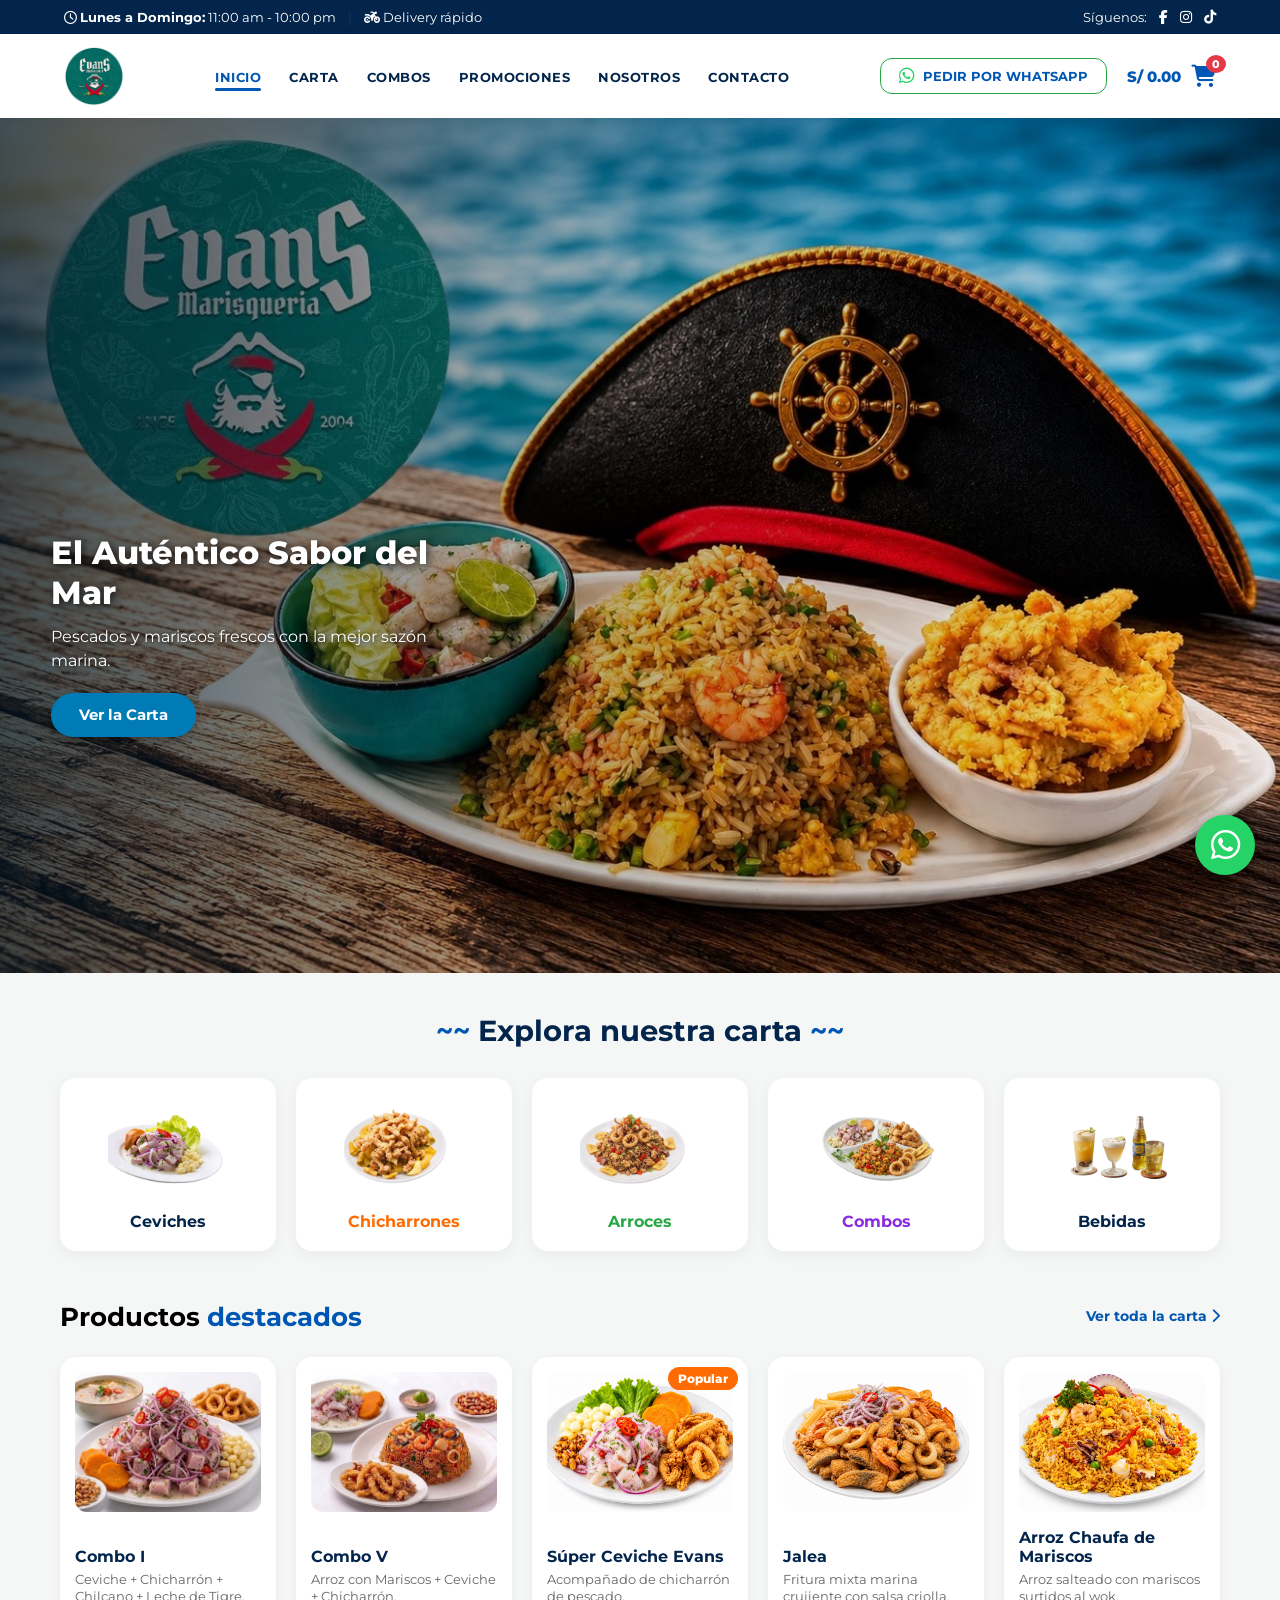
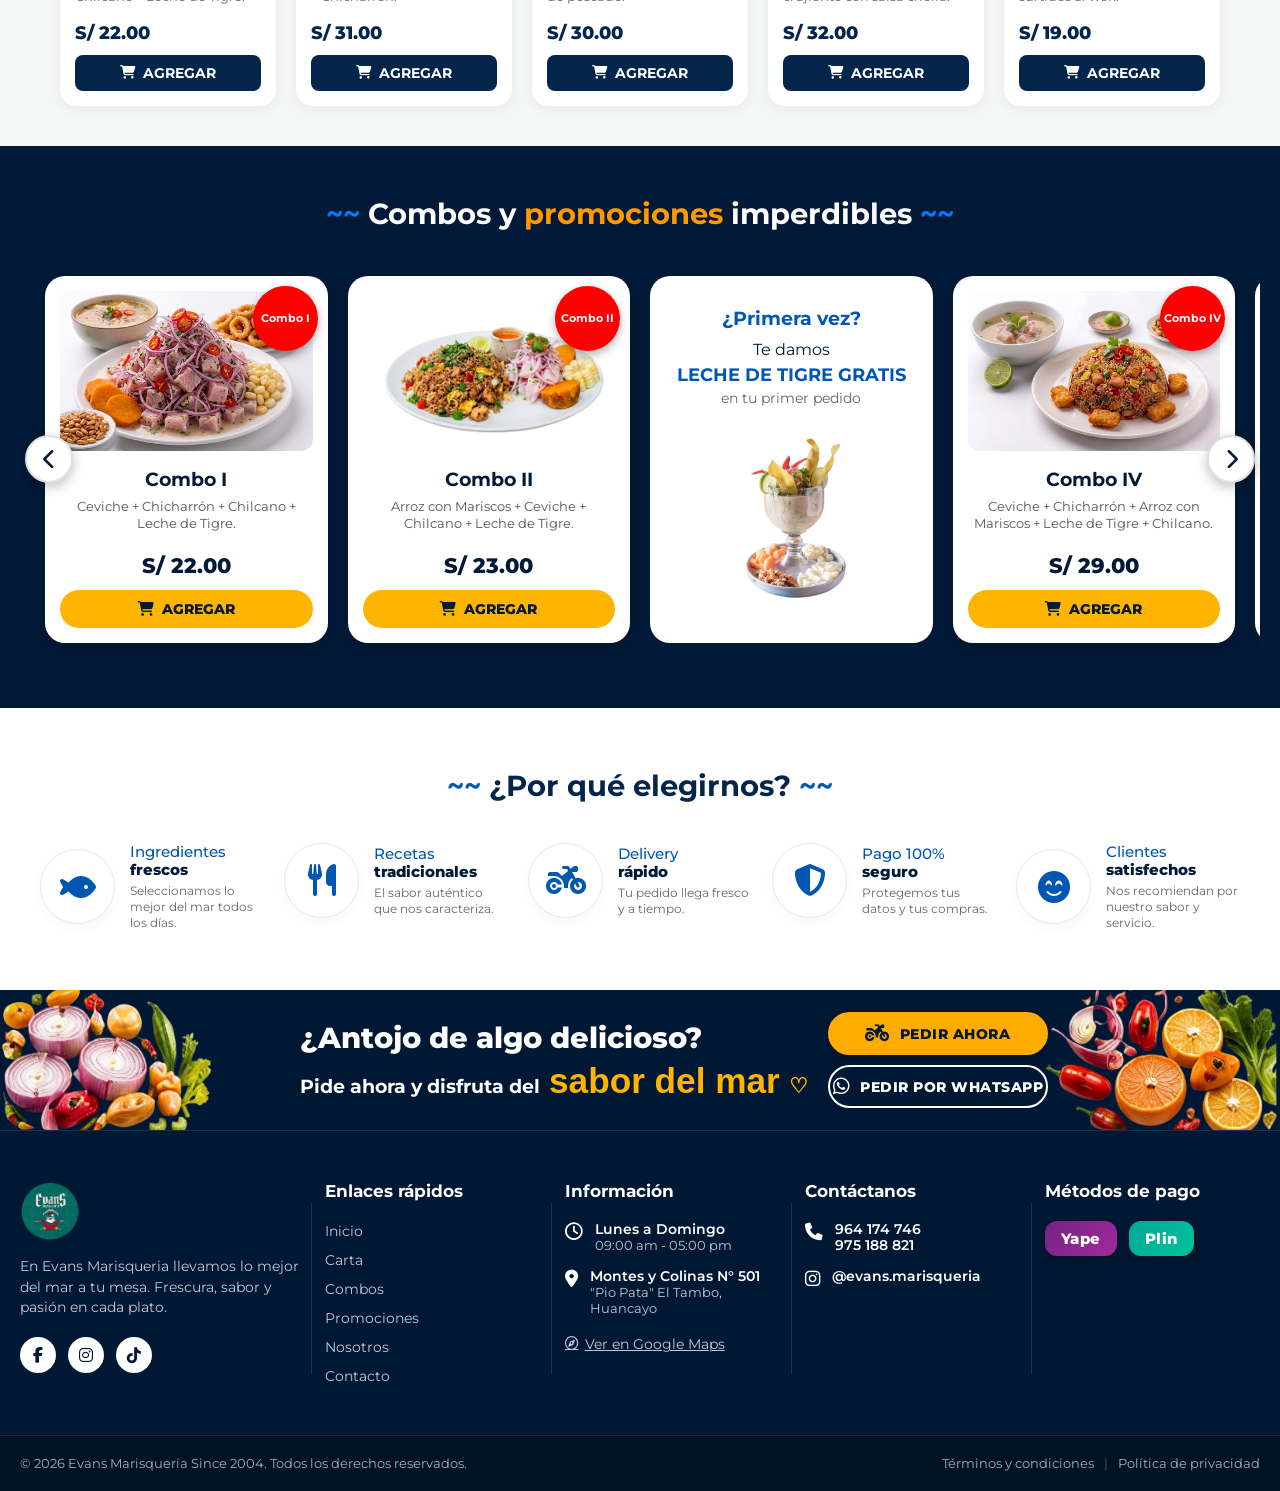
==== index.html @ 308dd159 "Add files via upload" ====
<!doctype html>
<html lang="es">
  <head>
    <meta charset="UTF-8" />
    <meta name="viewport" content="width=device-width, initial-scale=1.0" />
    <title>Cevichería Del Mar - Responsive</title>

    <!-- Vinculación de Iconos (FontAwesome) -->
    <link
      rel="stylesheet"
      href="https://cdnjs.cloudflare.com/ajax/libs/font-awesome/6.4.0/css/all.min.css"
    />

    <!-- Vinculación de Tipografía (Montserrat) -->
    <link rel="preconnect" href="https://fonts.googleapis.com" />
    <link rel="preconnect" href="https://fonts.gstatic.com" crossorigin />
    <link
      href="https://fonts.googleapis.com/css2?family=Montserrat:wght@400;600;700;800&display=swap"
      rel="stylesheet"
    />

    <!-- Hoja de Estilos Personalizada -->
    <link rel="stylesheet" href="styles.css" />
  </head>
  <body>
    <!-- ENCABEZADO PRINCIPAL -->
    <header class="site-header">
      <!-- 1. Barra Superior (Top Bar) -->
      <div class="top-bar">
        <div class="top-bar-left">
          <span
            ><i class="fa-regular fa-clock"></i>
            <strong>Lunes a Domingo:</strong> 11:00 am - 10:00 pm</span
          >
          <span class="separator">|</span>
          <span><i class="fa-solid fa-motorcycle"></i> Delivery rápido</span>
        </div>
        <div class="top-bar-right">
          <span>Síguenos:</span>
          <a href="#" aria-label="Facebook"
            ><i class="fa-brands fa-facebook-f"></i
          ></a>
          <a href="#" aria-label="Instagram"
            ><i class="fa-brands fa-instagram"></i
          ></a>
          <a href="#" aria-label="TikTok"
            ><i class="fa-brands fa-tiktok"></i
          ></a>
        </div>
      </div>

      <!-- 2. Navegación Principal -->
      <nav class="main-nav">
        <!-- Logo -->
        <div class="logo">
          <a href="index.html">
            <!-- Reemplaza con tu logo real o usa texto para probar -->
            <img src="img/logo.png" alt="Cevichería Del Mar" />
          </a>
        </div>

        <!-- BOTÓN HAMBURGUESA (Nuevo - Oculto en PC) -->
        <button class="menu-toggle" id="mobile-menu" aria-label="Abrir menú">
          <span class="bar"></span>
          <span class="bar"></span>
          <span class="bar"></span>
        </button>

        <!-- Menú de Enlaces (Se volverá lateral en móvil) -->
        <ul class="nav-links" id="nav-links">
          <li><a href="#inicio" class="active">INICIO</a></li>
          <li><a href="carta.html">CARTA</a></li>
          <li><a href="#combos">COMBOS</a></li>
          <li><a href="#combos">PROMOCIONES</a></li>
          <li><a href="#nosotros">NOSOTROS</a></li>
          <li><a href="#nosotros">CONTACTO</a></li>
          <!-- Botón de WhatsApp DENTRO del menú móvil -->
          <li class="mobile-only">
            <a
              href="https://wa.me/51964174746"
              class="btn-whatsapp-mobile"
              target="_blank"
              rel="noopener noreferrer"
            >
              <i class="fa-brands fa-whatsapp"></i> PEDIR POR WHATSAPP
            </a>
          </li>
        </ul>

        <!-- Sección de Acciones (Derecha - PC) -->
        <div class="nav-actions">
          <!-- Oculto en móvil muy pequeño si es necesario -->
          <a
            href="https://wa.me/51964174746"
            class="btn-whatsapp hide-mobile"
            target="_blank"
            rel="noopener noreferrer"
          >
            <i class="fa-brands fa-whatsapp"></i> PEDIR POR WHATSAPP
          </a>

          <!-- El carrito casi siempre se mantiene visible -->
          <div class="cart-container" id="cartButton">
            <span class="cart-total hide-mobile" id="headerCartTotal"
              >S/ 0.00</span
            >
            <div class="cart-icon">
              <i class="fa-solid fa-cart-shopping"></i>
              <span class="cart-badge" id="cartCount">0</span>
            </div>
          </div>
        </div>
      </nav>
    </header>
    <!-- SECCIÓN HERO RESPONSIVA -->
    <section class="hero-section">
      <!-- Hero Desktop / Tablet (Imagen horizontal) -->
      <div class="hero-banner hero-desktop">
        <img
          src="img/hero_computadora.jpeg"
          alt="Evans Marisquería - Especialidades Marinas"
        />
        <div class="hero-overlay">
          <div class="hero-content">
            <h1>El Auténtico Sabor del Mar</h1>
            <p>Pescados y mariscos frescos con la mejor sazón marina.</p>
            <a href="carta.html" class="btn-hero">Ver la Carta</a>
          </div>
        </div>
      </div>

      <!-- Hero Mobile (Imagen vertical) -->
      <div class="hero-banner hero-mobile">
        <img
          src="img/hero_movil.jpeg"
          alt="Evans Marisquería - Especialidades Marinas"
        />
        <div class="hero-overlay">
          <div class="hero-content">
            <h1>Sabor Marino Fresco</h1>
            <p>Realiza tu pedido directo por WhatsApp.</p>
            <a
              href="https://wa.me/51964174746"
              class="btn-hero-wa"
              target="_blank"
              rel="noopener noreferrer"
            >
              <i class="fa-brands fa-whatsapp"></i> Pedir Ahora
            </a>
          </div>
        </div>
      </div>
    </section>
    <!-- Capa de superposición (overlay) para cerrar el menú al hacer clic fuera -->
    <div class="menu-overlay" id="menu-overlay"></div>

    <main class="container">
      <!-- SECCIÓN 1: EXPLORA NUESTRA CARTA -->
      <section class="menu-categories">
        <div class="section-title">
          <h2>
            <span class="wave">~~</span> Explora <strong>nuestra carta</strong>
            <span class="wave">~~</span>
          </h2>
        </div>

        <div class="categories-grid">
          <div class="category-card">
            <img src="img/ceviche.png" alt="Ceviches" />
            <h3>Ceviches</h3>
          </div>
          <div class="category-card">
            <img src="img/chicharrones.png" alt="Chicharrones" />
            <h3 class="highlight-orange">Chicharrones</h3>
          </div>
          <div class="category-card">
            <img src="img/arroces.png" alt="Arroces" />
            <h3 class="highlight-green">Arroces</h3>
          </div>
          <div class="category-card">
            <img src="img/combos.png" alt="Combos" />
            <h3 class="highlight-purple">Combos</h3>
          </div>
          <div class="category-card">
            <img src="img/bebidas.png" alt="Bebidas" />
            <h3>Bebidas</h3>
          </div>
        </div>
      </section>

      <!-- SECCIÓN 2: PRODUCTOS DESTACADOS -->
      <section class="featured-products">
        <div class="section-header">
          <h2>Productos <strong>destacados</strong></h2>
          <a href="carta.html" class="view-all"
            >Ver toda la carta <i class="fa-solid fa-chevron-right"></i
          ></a>
        </div>

        <div class="products-grid">
          <!-- COMBO 1: Combo I -->
          <article class="product-card" data-category="combos">
            <div class="product-img">
              <img src="img/combo_1.jpeg" alt="Combo I" />
            </div>
            <div class="product-info">
              <h4>Combo I</h4>
              <p>Ceviche + Chicharrón + Chilcano + Leche de Tigre.</p>
              <span class="price">S/ 22.00</span>
              <button
                class="btn-add-cart"
                data-id="c1"
                data-name="Combo I"
                data-price="22.00"
                data-image="img/combo_1.jpeg"
              >
                <i class="fa-solid fa-cart-shopping"></i> AGREGAR
              </button>
            </div>
          </article>

          <!-- COMBO 2: Combo V -->
          <article class="product-card" data-category="combos">
            <div class="product-img">
              <img src="img/combo_5.jpeg" alt="Combo V" />
            </div>
            <div class="product-info">
              <h4>Combo V</h4>
              <p>Arroz con Mariscos + Ceviche + Chicharrón.</p>
              <span class="price">S/ 31.00</span>
              <button
                class="btn-add-cart"
                data-id="c5"
                data-name="Combo V"
                data-price="31.00"
                data-image="img/combo_5.jpeg"
              >
                <i class="fa-solid fa-cart-shopping"></i> AGREGAR
              </button>
            </div>
          </article>

          <!-- ESPECIALIDAD: Súper Ceviche Evans -->
          <article class="product-card" data-category="especialidades">
            <span class="badge badge-popular">Popular</span>
            <div class="product-img">
              <img
                src="img/super_ceviche_evans.jpeg"
                alt="Súper Ceviche Evans"
              />
            </div>
            <div class="product-info">
              <h4>Súper Ceviche Evans</h4>
              <p>Acompañado de chicharrón de pescado.</p>
              <span class="price">S/ 30.00</span>
              <button
                class="btn-add-cart"
                data-id="e1"
                data-name="Súper Ceviche Evans"
                data-price="30.00"
                data-image="img/super_ceviche_evans.jpeg"
              >
                <i class="fa-solid fa-cart-shopping"></i> AGREGAR
              </button>
            </div>
          </article>

          <!-- FRITURA: Jalea -->
          <article class="product-card" data-category="sopas">
            <div class="product-img">
              <img src="img/jalea.jpeg" alt="Jalea" />
            </div>
            <div class="product-info">
              <h4>Jalea</h4>
              <p>Fritura mixta marina crujiente con salsa criolla.</p>
              <span class="price">S/ 32.00</span>
              <button
                class="btn-add-cart"
                data-id="s4"
                data-name="Jalea"
                data-price="32.00"
                data-image="img/jalea.jpeg"
              >
                <i class="fa-solid fa-cart-shopping"></i> AGREGAR
              </button>
            </div>
          </article>

          <!-- ARROZ: Arroz Chaufa de Mariscos -->
          <article class="product-card" data-category="arroces">
            <div class="product-img">
              <img
                src="img/chaufa_de_mariscos.jpeg"
                alt="Arroz Chaufa de Mariscos"
              />
            </div>
            <div class="product-info">
              <h4>Arroz Chaufa de Mariscos</h4>
              <p>Arroz salteado con mariscos surtidos al wok.</p>
              <span class="price">S/ 19.00</span>
              <button
                class="btn-add-cart"
                data-id="a3"
                data-name="Arroz Chaufa de Mariscos"
                data-price="19.00"
                data-image="img/chaufa_de_mariscos.jpeg"
              >
                <i class="fa-solid fa-cart-shopping"></i> AGREGAR
              </button>
            </div>
          </article>
        </div>
      </section>
    </main>
    <!-- Combos -->
    <!-- SECCIÓN: COMBOS Y PROMOCIONES IMPERDIBLES -->
    <section class="combos-section" id="combos">
      <div class="combos-container">
        <!-- Encabezado con olas -->
        <div class="combos-title">
          <h2>
            <span class="wave">~~</span> Combos y
            <strong>promociones</strong> imperdibles
            <span class="wave">~~</span>
          </h2>
        </div>

        <!-- Wrapper principal del slider con botones -->
        <div class="slider-wrapper">
          <button
            class="slider-btn prev-btn"
            id="prevBtn"
            aria-label="Anterior"
          >
            <i class="fa-solid fa-chevron-left"></i>
          </button>

          <!-- Track deslizable con los combos reales y la tarjeta promocional -->
          <div class="slider-track" id="sliderTrack">
            <!-- Combo 1: Combo I -->
            <article class="combo-card">
              <span class="badge-saving">Combo I</span>
              <div class="combo-img">
                <img src="img/combo_1.jpeg" alt="Combo I" />
              </div>
              <div class="combo-info">
                <h3>Combo I</h3>
                <p>Ceviche + Chicharrón + Chilcano + Leche de Tigre.</p>
                <span class="combo-price">S/ 22.00</span>
                <button
                  class="btn-order btn-add-cart"
                  data-id="c1"
                  data-name="Combo I"
                  data-price="22.00"
                  data-image="img/combo_1.jpeg"
                >
                  <i class="fa-solid fa-cart-shopping"></i> AGREGAR
                </button>
              </div>
            </article>

            <!-- Combo 2: Combo II -->
            <article class="combo-card">
              <span class="badge-saving">Combo II</span>
              <div class="combo-img">
                <img src="img/combo_2.png" alt="Combo II" />
              </div>
              <div class="combo-info">
                <h3>Combo II</h3>
                <p>Arroz con Mariscos + Ceviche + Chilcano + Leche de Tigre.</p>
                <span class="combo-price">S/ 23.00</span>
                <button
                  class="btn-order btn-add-cart"
                  data-id="c2"
                  data-name="Combo II"
                  data-price="23.00"
                  data-image="img/combo_2.png"
                >
                  <i class="fa-solid fa-cart-shopping"></i> AGREGAR
                </button>
              </div>
            </article>

            <!-- Card 4: Promoción Leche de Tigre -->
            <article class="promo-banner-card">
              <div class="promo-content">
                <h4>¿Primera vez?</h4>
                <p class="promo-highlight">
                  Te damos <strong>LECHE DE TIGRE GRATIS</strong>
                </p>
                <p class="promo-sub">en tu primer pedido</p>
                <div class="promo-img">
                  <img
                    src="img/leche_tigre_promo.png"
                    alt="Leche de Tigre Gratis"
                  />
                </div>
              </div>
            </article>

            <!-- Combo 4: Combo IV -->
            <article class="combo-card">
              <span class="badge-saving">Combo IV</span>
              <div class="combo-img">
                <img src="img/combo_4.jpeg" alt="Combo IV" />
              </div>
              <div class="combo-info">
                <h3>Combo IV</h3>
                <p>
                  Ceviche + Chicharrón + Arroz con Mariscos + Leche de Tigre +
                  Chilcano.
                </p>
                <span class="combo-price">S/ 29.00</span>
                <button
                  class="btn-order btn-add-cart"
                  data-id="c4"
                  data-name="Combo IV"
                  data-price="29.00"
                  data-image="img/combo_4.jpeg"
                >
                  <i class="fa-solid fa-cart-shopping"></i> AGREGAR
                </button>
              </div>
            </article>

            <!-- Combo 5: Combo V -->
            <article class="combo-card">
              <span class="badge-saving">Combo V</span>
              <div class="combo-img">
                <img src="img/combo_5.jpeg" alt="Combo V" />
              </div>
              <div class="combo-info">
                <h3>Combo V</h3>
                <p>Arroz con Mariscos + Ceviche + Chicharrón.</p>
                <span class="combo-price">S/ 31.00</span>
                <button
                  class="btn-order btn-add-cart"
                  data-id="c5"
                  data-name="Combo V"
                  data-price="31.00"
                  data-image="img/combo_5.jpeg"
                >
                  <i class="fa-solid fa-cart-shopping"></i> AGREGAR
                </button>
              </div>
            </article>

            <!-- Combo 6: Combo VI -->
            <article class="combo-card">
              <span class="badge-saving">Combo VI</span>
              <div class="combo-img">
                <img src="img/combo_6.jpeg" alt="Combo VI" />
              </div>
              <div class="combo-info">
                <h3>Combo VI</h3>
                <p>Chaufa de Mariscos + Ceviche + Chicharrón.</p>
                <span class="combo-price">S/ 31.00</span>
                <button
                  class="btn-order btn-add-cart"
                  data-id="c6"
                  data-name="Combo VI"
                  data-price="31.00"
                  data-image="img/combo_6.jpeg"
                >
                  <i class="fa-solid fa-cart-shopping"></i> AGREGAR
                </button>
              </div>
            </article>

            <!-- Combo 7 -->
            <article class="combo-card">
              <span class="badge-saving">Combo VII</span>
              <div class="combo-img">
                <img src="img/combo_7.jpeg" alt="Combo VII" />
              </div>
              <div class="combo-info">
                <h3>Combo VII</h3>
                <p>Arroz Chaufa con Mariscos + Ceviche + Chicharrón.</p>
                <span class="combo-price">S/ 36.00</span>
                <button
                  class="btn-order btn-add-cart"
                  data-id="c7"
                  data-name="Combo VII"
                  data-price="36.00"
                  data-image="img/combo_7.jpeg"
                >
                  <i class="fa-solid fa-cart-shopping"></i> AGREGAR
                </button>
              </div>
            </article>
          </div>

          <button
            class="slider-btn next-btn"
            id="nextBtn"
            aria-label="Siguiente"
          >
            <i class="fa-solid fa-chevron-right"></i>
          </button>
        </div>
      </div>
    </section>
    <!-- SECCIÓN: ¿POR QUÉ ELEGIRNOS? -->
    <section class="features-section">
      <div class="features-container">
        <div class="section-title">
          <h2>
            <span class="wave">~~</span> ¿Por qué <strong>elegirnos?</strong>
            <span class="wave">~~</span>
          </h2>
        </div>

        <div class="features-grid">
          <!-- Ítem 1 -->
          <div class="feature-item">
            <div class="feature-icon">
              <i class="fa-solid fa-fish"></i>
            </div>
            <div class="feature-text">
              <h3>Ingredientes <strong>frescos</strong></h3>
              <p>Seleccionamos lo mejor del mar todos los días.</p>
            </div>
          </div>

          <!-- Ítem 2 -->
          <div class="feature-item">
            <div class="feature-icon">
              <i class="fa-solid fa-utensils"></i>
            </div>
            <div class="feature-text">
              <h3>Recetas <strong>tradicionales</strong></h3>
              <p>El sabor auténtico que nos caracteriza.</p>
            </div>
          </div>

          <!-- Ítem 3 -->
          <div class="feature-item">
            <div class="feature-icon">
              <i class="fa-solid fa-motorcycle"></i>
            </div>
            <div class="feature-text">
              <h3>Delivery <strong>rápido</strong></h3>
              <p>Tu pedido llega fresco y a tiempo.</p>
            </div>
          </div>

          <!-- Ítem 4 -->
          <div class="feature-item">
            <div class="feature-icon">
              <i class="fa-solid fa-shield-halved"></i>
            </div>
            <div class="feature-text">
              <h3>Pago 100% <strong>seguro</strong></h3>
              <p>Protegemos tus datos y tus compras.</p>
            </div>
          </div>

          <!-- Ítem 5 -->
          <div class="feature-item">
            <div class="feature-icon">
              <i class="fa-solid fa-face-smile-beam"></i>
            </div>
            <div class="feature-text">
              <h3>Clientes <strong>satisfechos</strong></h3>
              <p>Nos recomiendan por nuestro sabor y servicio.</p>
            </div>
          </div>
        </div>
      </div>
    </section>
    <!-- SECCIÓN: BANNER DE LLAMADA A LA ACCIÓN (CTA) -->
    <section class="cta-banner">
      <!-- Imagen decorativa izquierda (cebollas, ajíes, limones) -->
      <div class="cta-decor left-decor">
        <img src="img/ingredientes_1.png" alt="Ingredientes frescos" />
      </div>

      <div class="cta-container">
        <!-- Textos del banner -->
        <div class="cta-text">
          <h2>¿Antojo de algo delicioso?</h2>
          <p>
            Pide ahora y disfruta del
            <span class="cursive-text">sabor del mar</span>
            <span class="heart-icon">♡</span>
          </p>
        </div>

        <!-- Acciones/Botones -->
        <div class="cta-buttons">
          <a href="#menu" class="btn-primary-cta">
            <i class="fa-solid fa-motorcycle"></i> PEDIR AHORA
          </a>
          <a
            href="https://wa.me/51964174746"
            target="_blank"
            rel="noopener noreferrer"
            class="btn-whatsapp-cta"
          >
            <i class="fa-brands fa-whatsapp"></i> PEDIR POR WHATSAPP
          </a>
        </div>
      </div>

      <!-- Imagen decorativa derecha (limones, chiles) -->
      <div class="cta-decor right-decor">
        <img src="img/ingredientes_2.png" alt="Ingredientes marinos" />
      </div>
    </section>
    <!-- PIE DE PÁGINA (FOOTER) -->
    <footer class="main-footer" id="nosotros">
      <div class="footer-container">
        <!-- Columna 1: Logo, Descripción y Redes -->
        <div class="footer-col col-brand">
          <div class="footer-logo">
            <div class="logo">
              <img src="img/logo.png" alt="" />
            </div>
          </div>
          <p class="brand-desc">
            En Evans Marisqueria llevamos lo mejor del mar a tu mesa. Frescura,
            sabor y pasión en cada plato.
          </p>
          <div class="social-links">
            <a href="#" aria-label="Facebook"
              ><i class="fa-brands fa-facebook-f"></i
            ></a>
            <a href="#" aria-label="Instagram"
              ><i class="fa-brands fa-instagram"></i
            ></a>
            <a href="#" aria-label="TikTok"
              ><i class="fa-brands fa-tiktok"></i
            ></a>
          </div>
        </div>

        <!-- Columna 2: Enlaces Rápidos -->
        <div class="footer-col">
          <h3>Enlaces rápidos</h3>
          <ul class="footer-links">
            <li><a href="#inicio">Inicio</a></li>
            <li><a href="#carta">Carta</a></li>
            <li><a href="#combos">Combos</a></li>
            <li><a href="#promociones">Promociones</a></li>
            <li><a href="#nosotros">Nosotros</a></li>
            <li><a href="#contacto">Contacto</a></li>
          </ul>
        </div>

        <!-- Columna 3: Información -->
        <div class="footer-col">
          <h3>Información</h3>
          <div class="info-item">
            <i class="fa-regular fa-clock"></i>
            <div>
              <p>Lunes a Domingo</p>
              <span>09:00 am - 05:00 pm</span>
            </div>
          </div>
          <div class="info-item">
            <i class="fa-solid fa-location-dot"></i>
            <div>
              <p>Montes y Colinas N° 501</p>
              <span>"Pio Pata" El Tambo, Huancayo</span>
            </div>
          </div>
          <a
            href="https://maps.google.com"
            target="_blank"
            rel="noopener noreferrer"
            class="map-link"
          >
            <i class="fa-regular fa-compass"></i> Ver en Google Maps
          </a>
        </div>

        <!-- Columna 4: Contáctanos -->
        <div class="footer-col">
          <h3>Contáctanos</h3>
          <div class="contact-item">
            <i class="fa-solid fa-phone"></i>
            <div>
              <p>964 174 746</p>
              <p>975 188 821</p>
            </div>
          </div>

          <div class="contact-item">
            <i class="fa-brands fa-instagram"></i>
            <p>@evans.marisqueria</p>
          </div>
        </div>

        <!-- Columna 5: Métodos de Pago (Solo Yape y Plin) -->
        <div class="footer-col">
          <h3>Métodos de pago</h3>
          <div class="payment-methods">
            <div class="payment-badge yape">Yape</div>
            <div class="payment-badge plin">Plin</div>
          </div>
        </div>
      </div>

      <!-- Barra Inferior de Derechos de Autor -->
      <div class="footer-bottom">
        <div class="footer-bottom-container">
          <p>
            &copy; 2026 Evans Marisqueria Since 2004. Todos los derechos
            reservados.
          </p>
          <div class="legal-links">
            <a href="#">Términos y condiciones</a>
            <span class="separator">|</span>
            <a href="#">Política de privacidad</a>
          </div>
        </div>
      </div>
    </footer>
    <!-- OVERLAY DE FONDO OSCURO -->
    <div id="cart-overlay" class="cart-overlay"></div>

    <!-- OVERLAY PARA EL CARRITO LATERAL -->
    <div class="cart-overlay" id="cart-overlay"></div>

    <!-- PANEL LATERAL DEL CARRITO (DRAWER) -->
    <aside class="cart-drawer" id="cart-drawer">
      <div class="cart-header">
        <h3>Tu Pedido</h3>
        <button class="close-cart" id="close-cart">&times;</button>
      </div>

      <!-- Lista dinámica de ítems -->
      <div class="cart-items" id="cart-items">
        <p class="cart-empty-msg">Tu carrito está vacío</p>
      </div>

      <!-- Pie del Carrito con BOTÓN CONTINUAR PEDIDO -->
      <div class="cart-footer">
        <div class="cart-total-row">
          <span>Total:</span>
          <strong id="cart-total-price">S/ 0.00</strong>
        </div>
        <div class="cart-actions">
          <button class="btn-clear-cart" id="clear-cart-btn">Vaciar</button>
          <button class="btn-continue-order" id="btnContinueOrder">
            Continuar pedido
          </button>
        </div>
      </div>
    </aside>

    <!-- MODAL COMPLETA TU PEDIDO (CHECKOUT WHATSAPP) -->
    <div class="checkout-overlay" id="checkoutOverlay">
      <div class="checkout-modal">
        <button class="close-checkout" id="closeCheckout">&times;</button>
        <div class="checkout-header">
          <span class="checkout-subtitle">CASI LISTO</span>
          <h2>Completa tu pedido</h2>
          <p>Estos datos se usarán para preparar el mensaje de WhatsApp.</p>
        </div>

        <form id="checkoutForm">
          <div class="form-group">
            <label for="clientName">Nombre</label>
            <input
              type="text"
              id="clientName"
              placeholder="Tu nombre"
              required
            />
          </div>

          <div class="form-group">
            <label for="orderType">¿Cómo recibirás tu pedido?</label>
            <select id="orderType">
              <option value="Delivery">🛵 Delivery</option>
              <option value="Para llevar">🛍️ Para llevar</option>
              <option value="Consumir en el local">
                🍽️ Consumir en el local
              </option>
            </select>
          </div>

          <!-- Campo dinámico de dirección -->
          <div class="form-group" id="addressGroup">
            <label for="clientAddress">Dirección de entrega</label>
            <input type="text" id="clientAddress" placeholder="Dirección" />
          </div>

          <div class="form-group">
            <label for="orderObs">Observaciones</label>
            <textarea
              id="orderObs"
              rows="3"
              placeholder="Ej.: sin cebolla, agregar ají, etc."
            ></textarea>
          </div>

          <div class="checkout-summary">
            <span>Total del pedido</span>
            <strong id="modalTotalPrice">S/ 0.00</strong>
          </div>

          <button type="submit" class="btn-whatsapp-submit">
            <span class="dot-online"></span> Enviar pedido por WhatsApp
          </button>
        </form>
      </div>
    </div>
    <!-- BOTÓN FLOTANTE DE WHATSAPP -->
    <a
      href="https://wa.me/51964174746"
      class="btn-whatsapp-float"
      target="_blank"
      rel="noopener noreferrer"
      aria-label="Chat en WhatsApp"
    >
      <i class="fa-brands fa-whatsapp"></i>
    </a>

    <!-- Vinculación de JavaScript -->
    <script src="script.js"></script>
  </body>
</html>
---- styles.css ----
/* =========================================
   1. Reseteo Global y Tipografía
   ========================================= */
* {
  margin: 0;
  padding: 0;
  box-sizing: border-box;
  font-family: "Montserrat", sans-serif;
}

body {
  background-color: #f4f7f6;
  overflow-x: hidden; /* Evita scroll horizontal al deslizar el menú */
}
/* --- HERO OPTIMIZADO (SIN RECORTES) --- */
.hero-section {
  width: 100%;
  background-color: #0b131a; /* Fondo oscuro elegante para bordes sobrantes */
}

.hero-banner {
  position: relative;
  width: 100%;
  line-height: 0; /* Elimina espacio blanco inferior en imágenes */
}

.hero-banner img {
  width: 100%;
  height: auto; /* Mantiene la proporción original completa */
  max-height: none; /* Elimina el límite de altura para no recortar */
  object-fit: contain; /* Garantiza la imagen completa sin recortes */
  display: block;
}

/* Capa de texto sobrepuesta */
.hero-overlay {
  position: absolute;
  top: 0;
  left: 0;
  width: 100%;
  height: 100%;
  /* Sombra oscura ligera solo en la izquierda para legibilidad del texto */
  background: linear-gradient(
    to right,
    rgba(1, 21, 34, 0.75) 0%,
    rgba(0, 0, 0, 0.3) 40%,
    transparent 100%
  );
  display: flex;
  align-items: center;
  padding: 0 4%;
}
/* --- FIX DE TEXTO TRASLAPADO Y ENCIMADO --- */
.hero-content {
  margin-top: 180px;
  color: #ffffff;
  max-width: 380px;
  z-index: 2;
  display: flex;
  flex-direction: column; /* Alinea los elementos en columna de arriba a abajo */
  align-items: flex-start; /* Alinea todo a la izquierda */
}

.hero-content h1 {
  font-size: 2rem;
  font-weight: 800;
  line-height: 1.25 !important; /* Asigna espacio vertical real al título */
  margin: 0 0 12px 0 !important; /* Separa del párrafo inferior */
  padding: 0;
  display: block;
  text-shadow: 2px 2px 8px rgba(0, 0, 0, 0.8);
}

.hero-content p {
  font-size: 1rem;
  font-weight: 400;
  line-height: 1.5 !important; /* Evita que las líneas del párrafo se junten */
  margin: 0 0 20px 0 !important; /* Separa del botón inferior */
  padding: 0;
  display: block;
  height: auto !important; /* Elimina cualquier límite de altura forzado */
  position: relative;
  text-shadow: 1px 1px 5px rgba(0, 0, 0, 0.8);
}

.btn-hero {
  display: inline-block;
  margin-top: 0;
}

.btn-hero,
.btn-hero-wa {
  display: inline-block;
  padding: 22px 28px;
  border-radius: 30px;
  text-decoration: none;
  font-weight: bold;
  font-size: 0.95rem;
  box-shadow: 0 4px 12px rgba(0, 0, 0, 0.3);
  transition:
    transform 0.2s ease,
    background 0.2s ease;
}

.btn-hero {
  background-color: #007bb5;
  color: #fff;
}

.btn-hero:hover {
  transform: translateY(-2px);
  background-color: #005f8c;
}

.btn-hero-wa {
  background-color: #25d366;
  color: #fff;
}

/* --- CONTROL RESPONSIVO --- */

/* Mostrar Desktop por defecto */
.hero-mobile {
  display: none !important;
}

.hero-desktop {
  display: block;
}

/* Móviles (Máximo 768px) */
@media (max-width: 768px) {
  .hero-desktop {
    display: none !important;
  }

  .hero-mobile {
    display: block !important;
  }

  .hero-overlay {
    background: linear-gradient(
      to top,
      rgba(0, 0, 0, 0.85) 0%,
      rgba(0, 0, 0, 0.2) 60%,
      transparent 100%
    );
    align-items: flex-end;
    padding: 20px;
  }

  .hero-content {
    max-width: 100%;
    text-align: center;
  }

  .hero-content h1 {
    font-size: 1.6rem;
  }

  .hero-content p {
    font-size: 0.95rem;
  }
}
/* Clases de utilidad para visibilidad */
.mobile-only {
  display: none;
} /* Oculto por defecto (en PC) */

/* =========================================
   2. BARRA SUPERIOR (TOP BAR) - Estilos PC
   ========================================= */
.top-bar {
  background-color: #03254c;
  color: #ffffff;
  display: flex;
  justify-content: space-between;
  align-items: center;
  padding: 8px 5%;
  font-size: 13px;
  transition: all 0.3s ease;
}

.top-bar-left,
.top-bar-right {
  display: flex;
  align-items: center;
  gap: 12px;
}

.top-bar .separator {
  opacity: 0.3;
}

.top-bar-right a {
  color: #ffffff;
  text-decoration: none;
  font-size: 14px;
  transition: all 0.2s ease;
}

.top-bar-right a:hover {
  opacity: 0.8;
  transform: translateY(-1px);
}

/* =========================================
   3. NAVEGACIÓN PRINCIPAL (MAIN NAV) - Estilos PC
   ========================================= */
.main-nav {
  background-color: #ffffff;
  display: flex;
  justify-content: space-between;
  align-items: center;
  padding: 12px 5%;
  box-shadow: 0 4px 12px rgba(0, 0, 0, 0.05);
  position: sticky;
  top: 0;
  z-index: 1000;
  transition: all 0.3s ease;
}

.logo img {
  height: 60px;
  width: auto;
  display: block;
}

/* 3.1 Botón Hamburguesa (Oculto en PC) */
.menu-toggle {
  display: none; /* Se activa en la media query */
  flex-direction: column;
  justify-content: space-between;
  width: 30px;
  height: 21px;
  background: transparent;
  border: none;
  cursor: pointer;
  z-index: 1100; /* Por encima del menú lateral */
}

.menu-toggle .bar {
  height: 3px;
  width: 100%;
  background-color: #03254c;
  border-radius: 10px;
  transition: all 0.3s ease;
}

/* 3.2 Enlaces de Navegación (PC) */
.nav-links {
  display: flex;
  list-style: none;
  gap: 28px;
  transition: all 0.5s ease; /* Para la animación en móvil */
}

.nav-links a {
  text-decoration: none;
  color: #03254c;
  font-weight: 700;
  font-size: 13px;
  letter-spacing: 0.5px;
  position: relative;
  padding-bottom: 6px;
  transition: color 0.3s ease;
}

/* Línea azul inferior (PC) */
.nav-links a::after {
  content: "";
  position: absolute;
  bottom: 0;
  left: 0;
  width: 0; /* Empieza en 0 */
  height: 3px;
  background-color: #0056b3;
  border-radius: 2px;
  transition: width 0.3s ease;
}

.nav-links a.active,
.nav-links a:hover {
  color: #0056b3;
}

.nav-links a.active::after,
.nav-links a:hover::after {
  width: 100%;
}

/* =========================================
   4. ACCIONES (WhatsApp y Carrito) - Estilos PC
   ========================================= */
.nav-actions {
  display: flex;
  align-items: center;
  gap: 20px;
}

/* Botón de WhatsApp PC */
.btn-whatsapp {
  border: 1.5px solid #28a745;
  color: #0056b3;
  padding: 8px 18px;
  border-radius: 12px;
  text-decoration: none;
  font-weight: 700;
  font-size: 13px;
  display: flex;
  align-items: center;
  gap: 8px;
  transition: all 0.3s ease;
}

.btn-whatsapp i {
  font-size: 18px;
  color: #25d366;
}

.btn-whatsapp:hover {
  background-color: #f0fdf4;
  border-color: #25d366;
  transform: translateY(-1px);
}
#cartButton {
  cursor: pointer;
}
/* Carrito */
.cart-container {
  display: flex;
  align-items: center;
  gap: 10px;
  cursor: pointer;
}

.cart-total {
  color: #0056b3;
  font-weight: 800;
  font-size: 15px;
}

.cart-icon {
  position: relative;
  font-size: 22px;
  color: #0056b3;
}

.cart-badge {
  position: absolute;
  top: -8px;
  right: -10px;
  background-color: #e63946;
  color: #ffffff;
  border-radius: 50%;
  padding: 2px 6px;
  font-size: 11px;
  font-weight: 800;
}

/* Capa overlay (Oculta por defecto) */
.menu-overlay {
  position: fixed;
  top: 0;
  left: 0;
  width: 100%;
  height: 100%;
  background-color: rgba(0, 0, 0, 0.5);
  z-index: 1001;
  opacity: 0;
  visibility: hidden;
  transition: all 0.3s ease;
}

/* =========================================
   5. RESPONSIVE - MEDIA QUERIES
   ========================================= */

/* --- TABLETS Y MÓVILES (Menos de 992px) --- */
@media screen and (max-width: 992px) {
  /* 5.1 Ajustes Top Bar */
  .top-bar {
    padding: 8px 3%;
    flex-wrap: wrap; /* Permite que baje si no cabe */
    justify-content: center;
    gap: 5px;
    font-size: 12px;
  }
  .top-bar-left {
    gap: 8px;
    flex-wrap: wrap;
    justify-content: center;
  }
  .top-bar-right {
    gap: 10px;
  }

  /* 5.2 Ajustes Main Nav */
  .main-nav {
    padding: 10px 3%;
  }
  .logo img {
    height: 50px;
  }

  /* 5.3 ACTIVAR BOTÓN HAMBURGUESA */
  .menu-toggle {
    display: flex;
    order: 1;
  } /*order 1 para ponerlo a la izquierda si quieres*/
  .logo {
    order: 2;
  }
  .nav-actions {
    order: 3;
    gap: 10px;
  }

  /* 5.4 CONVERTIR MENÚ EN PANEL LATERAL */
  .nav-links {
    position: fixed;
    top: 0;
    right: -100%; /* Oculto a la derecha */
    width: 80%; /* Ancho del menú móvil */
    max-width: 300px;
    height: 100vh;
    background-color: #ffffff;
    flex-direction: column; /* Enlaces en columna */
    align-items: flex-start;
    padding: 80px 30px; /* Espacio superior para el botón de cerrar */
    box-shadow: -4px 0 12px rgba(0, 0, 0, 0.1);
    z-index: 1050;
    gap: 0; /* Reset gap PC */
    overflow-y: auto; /* Scroll si el menú es muy largo */
  }

  /* Estado Abierto (Clase que pondrá JS) */
  .nav-links.active {
    right: 0; /* Desliza hacia adentro */
  }

  /* Estilos enlaces en móvil */
  .nav-links li {
    width: 100%;
    border-bottom: 1px solid #eee;
  }

  .nav-links a {
    display: block;
    padding: 15px 0;
    font-size: 16px;
    width: 100%;
  }

  /* Desactivar línea azul inferior de PC en móvil */
  .nav-links a::after {
    display: none;
  }

  /* Estilo pestaña activa en móvil */
  .nav-links a.active {
    color: #0056b3;
    background-color: #f4f7f6;
    padding-left: 10px;
    border-left: 4px solid #0056b3;
  }

  /* 5.5 Visibilidad de elementos */
  .hide-mobile {
    display: none !important;
  }
  .mobile-only {
    display: block;
    width: 100%;
    margin-top: 20px;
  }

  /* Botón WhatsApp móvil */
  .btn-whatsapp-mobile {
    background-color: #28a745;
    color: white !important;
    padding: 12px;
    border-radius: 8px;
    text-align: center;
    justify-content: center;
    border: none;
    font-size: 14px;
  }

  /* 5.6 Animación Botón Hamburguesa a "X" */
  .menu-toggle.is-active .bar:nth-child(2) {
    opacity: 0;
  }
  .menu-toggle.is-active .bar:nth-child(1) {
    transform: translateY(9px) rotate(45deg);
  }
  .menu-toggle.is-active .bar:nth-child(3) {
    transform: translateY(-9px) rotate(-45deg);
  }

  /* Mostrar Overlay cuando menú está abierto */
  .menu-overlay.active {
    opacity: 1;
    visibility: visible;
  }
}

/* --- MÓVILES PEQUEÑOS (Menos de 576px) --- */
@media screen and (max-width: 576px) {
  .logo img {
    height: 40px;
  }
  .top-bar-left span strong {
    display: none;
  } /* Oculta texto "Lunes a Domingo" */
}

/* Main */
/* =========================================
   ESTILOS GENERALES
   ========================================= */
.container {
  max-width: 1200px;
  margin: 0 auto;
  padding: 40px 20px;
}

/* =========================================
   SECCIÓN 1: CATEGORÍAS (Explora nuestra carta)
   ========================================= */
.section-title {
  text-align: center;
  margin-bottom: 30px;
}

.section-title h2 {
  font-size: 1.8rem;
  color: #03254c;
}

.section-title .wave {
  color: #0056b3;
}

.categories-grid {
  display: grid;
  grid-template-columns: repeat(auto-fit, minmax(180px, 1fr));
  gap: 20px;
  margin-bottom: 50px;
}

.category-card {
  background-color: #ffffff;
  border-radius: 16px;
  padding: 20px;
  text-align: center;
  box-shadow: 0 4px 15px rgba(0, 0, 0, 0.05);
  transition:
    transform 0.3s ease,
    box-shadow 0.3s ease;
  cursor: pointer;
}

.category-card:hover {
  transform: translateY(-5px);
  box-shadow: 0 8px 20px rgba(0, 0, 0, 0.1);
}

.category-card img {
  width: 100%;
  max-width: 120px;
  height: 100px;
  object-fit: contain;
  margin-bottom: 10px;
}

.category-card h3 {
  font-size: 1rem;
  color: #03254c;
}

/* Colores personalizados para textos */
.highlight-orange {
  color: #ff6b00 !important;
}
.highlight-green {
  color: #28a745 !important;
}
.highlight-purple {
  color: #8a2be2 !important;
}

/* =========================================
   SECCIÓN 2: PRODUCTOS DESTACADOS
   ========================================= */
.section-header {
  display: flex;
  justify-content: space-between;
  align-items: center;
  margin-bottom: 25px;
}

.section-header h2 {
  font-size: 1.6rem;
  color: #000000;
}

.section-header h2 strong {
  color: #0056b3;
}

.view-all {
  color: #0056b3;
  text-decoration: none;
  font-weight: 700;
  font-size: 0.9rem;
  transition: opacity 0.2s;
}

.view-all:hover {
  opacity: 0.7;
}

/* Grid Adaptable de Productos */
.products-grid {
  display: grid;
  grid-template-columns: repeat(auto-fit, minmax(200px, 1fr));
  gap: 20px;
}

/* Tarjeta de Producto */
.product-card {
  background-color: #ffffff;
  border-radius: 16px;
  padding: 15px;
  position: relative;
  box-shadow: 0 4px 12px rgba(0, 0, 0, 0.05);
  display: flex;
  flex-direction: column;
  justify-content: space-between;
}

/* Insignia Popular */
.badge-popular {
  position: absolute;
  top: 10px;
  right: 10px;
  background-color: #ff6b00;
  color: #ffffff;
  font-size: 0.75rem;
  font-weight: 800;
  padding: 4px 10px;
  border-radius: 12px;
  z-index: 2;
}

.product-img {
  text-align: center;
  margin-bottom: 12px;
}

.product-img img {
  width: 100%;
  height: 140px;
  object-fit: cover;
  border-radius: 12px;
}

.product-info h4 {
  font-size: 1rem;
  color: #03254c;
  margin-bottom: 6px;
}

.product-info p {
  font-size: 0.8rem;
  color: #666666;
  margin-bottom: 12px;
  line-height: 1.3;
  min-height: 38px; /* Mantiene tarjetas alineadas */
}

.price {
  display: block;
  font-size: 1.1rem;
  font-weight: 800;
  color: #03254c;
  margin-bottom: 12px;
}

/* Botón Agregar al Carrito */
.btn-add-cart {
  width: 100%;
  background-color: #03254c;
  color: #ffffff;
  border: none;
  padding: 10px;
  border-radius: 8px;
  font-weight: 700;
  font-size: 0.85rem;
  cursor: pointer;
  display: flex;
  align-items: center;
  justify-content: center;
  gap: 8px;
  transition: background-color 0.2s ease;
}

.btn-add-cart:hover {
  background-color: #0056b3;
}

/* =========================================
   MEDIA QUERIES (Ajustes para Móviles)
   ========================================= */
@media screen and (max-width: 768px) {
  .categories-grid {
    grid-template-columns: repeat(2, 1fr); /* 2 columnas en móvil */
  }

  .products-grid {
    grid-template-columns: repeat(2, 1fr); /* 2 tarjetas por fila */
    gap: 12px;
  }

  .product-card {
    padding: 10px;
  }
  .product-img img {
    height: 110px;
  }
}

@media screen and (max-width: 480px) {
  .products-grid {
    grid-template-columns: 1fr; /* 1 columna en móviles muy pequeños */
  }
}
/* Combos*/
/* =========================================
   SECCIÓN COMBOS Y PROMOCIONES (FONDO AZUL)
   ========================================= */
.combos-section {
  background-color: #021a38; /* Azul marino oscuro */
  padding: 50px 20px;
  color: #ffffff;
}

.combos-container {
  max-width: 1250px;
  margin: 0 auto;
}

.combos-title {
  text-align: center;
  margin-bottom: 30px;
}

.combos-title h2 {
  font-size: 1.8rem;
  color: #ffffff;
}

.combos-title strong {
  color: #ff9900; /* Naranja resaltado */
}

.combos-title .wave {
  color: #007bff;
}

/* Slider Layout */
.slider-wrapper {
  position: relative;
  display: flex;
  align-items: center;
  overflow: hidden;
  width: 100%;
  padding: 0 25px; /* Espacio a los lados para que las flechas no se corten */
  box-sizing: border-box;
}
.slider-track {
  display: flex;
  gap: 20px;
  width: 100%;
  padding: 15px 0;
  /* IMPORTANTE: Desactivar scroll nativo para dejar trabajar al transform de JS */
  overflow-x: visible;
  scroll-snap-type: none;
  will-change: transform;
}
/* Cursor interactivo sobre las tarjetas */
.combo-card,
.promo-banner-card {
  cursor: pointer;
}
.slider-track::-webkit-scrollbar {
  display: none; /* Chrome/Safari */
}

/* 2. Botones de navegación visibles y resaltados */
.slider-btn {
  position: absolute;
  top: 50%;
  transform: translateY(-50%);
  width: 48px;
  height: 48px;
  background-color: #ffffff;
  color: #021a38;
  border: 2px solid #e0e0e0;
  border-radius: 50%;
  box-shadow: 0 4px 12px rgba(0, 0, 0, 0.25);
  cursor: pointer;
  z-index: 20; /* Asegura que queden encima de las tarjetas */
  display: flex;
  align-items: center;
  justify-content: center;
  font-size: 1.3rem;
  transition: all 0.3s ease;
}

.slider-btn:hover {
  background-color: #ffb400; /* Fondo amarillo al pasar el cursor */
  color: #021a38;
  border-color: #ffb400;
  transform: translateY(-50%) scale(1.1);
}

/* 3. Posiciones dentro de la zona visible */
.prev-btn {
  left: 5px;
}

.next-btn {
  right: 5px;
}
/* Tarjetas Estándar */
.combo-card {
  flex: 0 0 calc(25% - 15px); /* Muestra 4 tarjetas en desktop */
  min-width: 260px;
  background-color: #ffffff;
  border-radius: 20px;
  padding: 15px;
  position: relative;
  scroll-snap-align: start;
  box-shadow: 0 6px 15px rgba(0, 0, 0, 0.2);
  display: flex;
  flex-direction: column;
  justify-content: space-between;
}

/* Contenedor principal de la tarjeta combo */
.combo-card {
  position: relative;
  overflow: visible; /* Permite que el círculo resalte en la esquina */
}

/* Insignia Circular Flotante */
.badge-saving {
  position: absolute;
  top: 10px;
  right: 10px;
  width: 65px;
  height: 65px;
  background-color: #ff0000; /* Rojo vibrante */
  color: #ffffff;
  border-radius: 50%; /* Hace la figura completamente circular */
  display: flex;
  flex-direction: column;
  justify-content: center;
  align-items: center;
  text-align: center;
  font-size: 11px;
  font-weight: 700;
  line-height: 1.1;
  box-shadow: 0 4px 8px rgba(0, 0, 0, 0.3);
  z-index: 10;
}

.badge-saving strong {
  font-size: 13px;
  font-weight: 900;
}

.combo-img img {
  width: 100%;
  height: 160px;
  object-fit: cover;
  border-radius: 12px;
}

.combo-info {
  text-align: center;
  margin-top: 12px;
}

.combo-info h3 {
  color: #021a38;
  font-size: 1.2rem;
  margin-bottom: 8px;
}

.combo-info p {
  color: #555555;
  font-size: 0.8rem;
  line-height: 1.3;
  margin-bottom: 12px;
  min-height: 42px;
}

.combo-price {
  display: block;
  font-size: 1.3rem;
  font-weight: 800;
  color: #021a38;
  margin-bottom: 12px;
}

.btn-order {
  width: 100%;
  background-color: #ffb400; /* Amarillo/Naranja llamativo */
  color: #021a38;
  border: none;
  padding: 10px;
  border-radius: 25px;
  font-weight: 800;
  font-size: 0.9rem;
  cursor: pointer;
  transition: background-color 0.2s;
}

.btn-order:hover {
  background-color: #ffa000;
}

/* Tarjeta Promocional Especial (Leche de Tigre) */
.promo-banner-card {
  flex: 0 0 calc(25% - 15px);
  min-width: 260px;
  background-color: #ffffff;
  border-radius: 20px;
  padding: 20px 15px;
  scroll-snap-align: start;
  text-align: center;
  color: #021a38;
  display: flex;
  flex-direction: column;
  justify-content: center;
}

.promo-content h4 {
  font-size: 1.2rem;
  color: #0056b3;
  margin-bottom: 10px;
}

.promo-highlight {
  font-size: 1rem;
  color: #021a38;
}

.promo-highlight strong {
  display: block;
  font-size: 1.1rem;
  color: #0056b3;
  margin: 5px 0;
}

.promo-sub {
  font-size: 0.85rem;
  color: #666;
  margin-bottom: 15px;
}

.promo-img img {
  width: 100%;
  max-width: 150px;
  height: auto;
}

/* RESPONSIVE */
@media screen and (max-width: 1024px) {
  .combo-card,
  .promo-banner-card {
    flex: 0 0 calc(33.333% - 14px); /* 3 tarjetas en Tablet */
  }
}

@media screen and (max-width: 768px) {
  .combo-card,
  .promo-banner-card {
    flex: 0 0 calc(50% - 10px); /* 2 tarjetas en Celulares grandes */
  }
  .slider-wrapper {
    padding: 0 15px;
  }

  .slider-btn {
    width: 38px;
    height: 38px;
    font-size: 1rem;
  }

  .prev-btn {
    left: 2px;
  }
  .next-btn {
    right: 2px;
  }
}

@media screen and (max-width: 480px) {
  .combo-card,
  .promo-banner-card {
    flex: 0 0 85%; /* 1 tarjeta amplia en Celulares chicos */
  }
}
/* =========================================
   SECCIÓN: ¿POR QUÉ ELEGIRNOS?
   ========================================= */
.features-section {
  background-color: #ffffff;
  padding: 60px 20px;
}

.features-container {
  max-width: 1200px;
  margin: 0 auto;
}

/* Grid horizontal para los 5 ítems */
.features-grid {
  display: flex;
  justify-content: space-between;
  align-items: flex-start;
  gap: 20px;
  margin-top: 40px;
  flex-wrap: wrap;
}

/* Estructura individual de cada ítem */
.feature-item {
  flex: 1;
  min-width: 180px;
  display: flex;
  align-items: center;
  gap: 15px;
}

/* Círculo con el icono azul */
.feature-icon {
  width: 75px;
  height: 75px;
  min-width: 75px;
  border-radius: 50%;
  border: 1px solid #e2e8f0;
  display: flex;
  align-items: center;
  justify-content: center;
  box-shadow: 0 4px 12px rgba(0, 0, 0, 0.03);
}

.feature-icon i {
  font-size: 2rem;
  color: #0056b3; /* Azul primario */
}

/* Textos informativos */
.feature-text h3 {
  font-size: 0.95rem;
  color: #0056b3;
  font-weight: 500;
  line-height: 1.2;
  margin-bottom: 4px;
}

.feature-text h3 strong {
  color: #021a38;
  font-weight: 800;
  display: block;
}

.feature-text p {
  font-size: 0.75rem;
  color: #666666;
  line-height: 1.3;
}

/* =========================================
   RESPONSIVE
   ========================================= */
@media screen and (max-width: 1024px) {
  .features-grid {
    display: grid;
    grid-template-columns: repeat(3, 1fr); /* 3 columnas en tablet */
    gap: 25px;
  }
}

@media screen and (max-width: 768px) {
  .features-grid {
    grid-template-columns: repeat(2, 1fr); /* 2 columnas en celulares grandes */
  }
}

@media screen and (max-width: 480px) {
  .features-grid {
    grid-template-columns: 1fr; /* 1 columna en móviles */
    gap: 20px;
  }

  .feature-icon {
    width: 65px;
    height: 65px;
    min-width: 65px;
  }

  .feature-icon i {
    font-size: 1.6rem;
  }
}
/* Importar fuente manuscrita para "sabor del mar" */
@import url("https://fonts.googleapis.com/css2?family=Caveat:wght@700&display=swap");

/* =========================================
   SECCIÓN: BANNER CTA (ANTOJO DE ALGO DELICIOSO)
   ========================================= */
.cta-banner {
  position: relative;
  background-color: #021a38; /* Azul marino profundo */
  padding: 40px 20px;
  overflow: hidden;
  display: flex;
  align-items: center;
  justify-content: center;
}

.cta-container {
  max-width: 1100px;
  width: 100%;
  display: flex;
  align-items: center;
  justify-content: space-between;
  gap: 30px;
  z-index: 2;
  position: relative;
}

/* Decoraciones en los extremos */
.cta-decor {
  position: absolute;
  top: 0;
  bottom: 0;
  width: 200px;
  pointer-events: none;
  z-index: 1;
}

.cta-decor img {
  width: 100%;
  height: 100%;
  object-fit: cover;
}

.left-decor {
  left: 0;
}

.right-decor {
  right: 0;
}

/* Textos */
.cta-text h2 {
  color: #ffffff;
  font-size: 1.8rem;
  font-weight: 800;
  margin-bottom: 5px;
}

.cta-text p {
  color: #ffffff;
  font-size: 1.4rem;
  font-weight: 700;
}

/* Texto manuscrito en dorado/amarillo */
.cta-text .cursive-text {
  font-family: "Caveat", cursive, sans-serif;
  color: #ffb400;
  font-size: 2.2rem;
  font-weight: 700;
  margin: 0 4px;
}

.cta-text .heart-icon {
  color: #ffb400;
  font-size: 1.3rem;
}

/* Botones */
.cta-buttons {
  display: flex;
  flex-direction: column;
  gap: 12px;
  min-width: 240px;
}

.btn-primary-cta,
.btn-whatsapp-cta {
  display: inline-flex;
  align-items: center;
  justify-content: center;
  gap: 10px;
  padding: 12px 24px;
  border-radius: 50px;
  font-weight: 800;
  font-size: 0.9rem;
  text-decoration: none;
  transition: all 0.3s ease;
  letter-spacing: 0.5px;
}

/* Botón Amarillo "Pedir Ahora" */
.btn-primary-cta {
  background-color: #ffb400;
  color: #021a38;
  border: 2px solid #ffb400;
  box-shadow: 0 4px 10px rgba(0, 0, 0, 0.2);
}

.btn-primary-cta:hover {
  background-color: #ffa000;
  border-color: #ffa000;
  transform: translateY(-2px);
}

/* Botón Transparente "Pedir por WhatsApp" */
.btn-whatsapp-cta {
  background-color: transparent;
  color: #ffffff;
  border: 2px solid #ffffff;
}

.btn-whatsapp-cta:hover {
  background-color: rgba(255, 255, 255, 0.1);
  border-color: #ffb400;
  color: #ffb400;
  transform: translateY(-2px);
}

.btn-primary-cta i,
.btn-whatsapp-cta i {
  font-size: 1.2rem;
}

/* =========================================
   RESPONSIVE
   ========================================= */
@media screen and (max-width: 992px) {
  .cta-container {
    flex-direction: column;
    text-align: center;
  }

  .cta-decor {
    width: 140px;
    opacity: 0.4; /* Reducimos opacidad en tablet para priorizar lectura */
  }
}

@media screen and (max-width: 576px) {
  .cta-banner {
    padding: 35px 15px;
  }

  .cta-text h2 {
    font-size: 1.4rem;
  }

  .cta-text p {
    font-size: 1.1rem;
  }

  .cta-text .cursive-text {
    font-size: 1.7rem;
  }

  .cta-buttons {
    width: 100%;
  }

  .cta-decor {
    display: none; /* Ocultamos adornos en móviles para que no estorben el texto */
  }
}
/* =========================================
   CORRECCIÓN BANNER CTA (ANTJO DE ALGO DELICIOSO)
   ========================================= */

.cta-banner {
  position: relative;
  background-color: #001833; /* Azul marino de fondo */
  padding: 20px 0;
  width: 100%;
  overflow: hidden;
  display: flex;
  align-items: center;
  min-height: 140px;
}

/* 1. CONTENEDOR CENTRAL: Empuja texto y botones hacia el centro */
.cta-container {
  max-width: 1200px;
  width: 100%;
  margin: 0 auto;
  padding: 0 260px; /* <--- ESTE ES EL TRUCO: crea una zona limpia en el centro */
  display: flex;
  align-items: center;
  justify-content: space-between;
  gap: 20px;
  position: relative;
  z-index: 10; /* Asegura que el texto siempre quede arriba */
}

/* 2. IMÁGENES LATERALES: Forzamos ancho máximo para que NO invadan el centro */
.left-decor,
.right-decor {
  position: absolute;
  top: 0;
  bottom: 0;
  height: 100%;
  width: 240px; /* <--- Ancho fijo restringido */
  z-index: 1;
  pointer-events: none;
  overflow: hidden;
}

.left-decor {
  left: 0;
}

.right-decor {
  right: 0;
}

.left-decor img,
.right-decor img {
  width: 100%;
  height: 100%;
  object-fit: cover; /* Mantiene la proporción ajustada al marco sin deformarse */
  display: block;
}

/* 3. TEXTOS */
.cta-text h2 {
  color: #ffffff;
  font-size: 1.8rem;
  font-weight: 800;
  margin: 0 0 6px 0;
  white-space: nowrap;
}

.cta-text p {
  color: #ffffff;
  font-size: 1.2rem;
  font-weight: 700;
  margin: 0;
  white-space: nowrap;
}

/* 4. BOTONES (Con fondo sólido para no transparentar si roza alguna imagen) */
.cta-buttons {
  display: flex;
  flex-direction: column;
  gap: 10px;
  min-width: 220px;
}

.btn-primary-cta,
.btn-whatsapp-cta {
  display: inline-flex;
  align-items: center;
  justify-content: center;
  gap: 10px;
  padding: 10px 20px;
  border-radius: 50px;
  font-weight: 800;
  font-size: 0.85rem;
  text-decoration: none;
  letter-spacing: 0.5px;
  white-space: nowrap;
}

.btn-primary-cta {
  background-color: #ffab00;
  color: #001833;
  border: 2px solid #ffab00;
}

.btn-whatsapp-cta {
  background-color: #001833; /* Le ponemos fondo azul oscuro para cubrir las frutas si se cruzan */
  color: #ffffff;
  border: 2px solid #ffffff;
}

/* 5. ADAPTACIÓN PARA PANTALLAS PEQUEÑAS / TABLETS */
@media screen and (max-width: 1100px) {
  .cta-container {
    padding: 0 180px;
  }
}

@media screen and (max-width: 900px) {
  .cta-container {
    padding: 0 20px;
    flex-direction: column;
    text-align: center;
  }

  .left-decor,
  .right-decor {
    width: 120px;
    opacity: 0.3; /* En celulares/tablets les da transparencia para dar prioridad a la lectura */
  }
}

/* =========================================
   PIE DE PÁGINA (FOOTER)
   ========================================= */
.main-footer {
  background-color: #001833;
  color: #ffffff;
  padding-top: 50px;
  font-family: "Montserrat", sans-serif;
  border-top: 1px solid rgba(255, 255, 255, 0.1);
}

.footer-container {
  max-width: 1280px;
  margin: 0 auto;
  padding: 0 20px 40px 20px;
  display: flex;
  justify-content: space-between;
  gap: 25px;
  flex-wrap: wrap;
}

.footer-col {
  flex: 1;
  min-width: 180px;
  position: relative;
}

/* Línea divisoria vertical fina entre columnas */
.footer-col:not(:last-child)::after {
  content: "";
  position: absolute;
  right: -12px;
  top: 10%;
  height: 80%;
  width: 1px;
  background-color: rgba(255, 255, 255, 0.12);
}

.footer-col h3 {
  font-size: 1.05rem;
  font-weight: 700;
  margin-bottom: 20px;
  color: #ffffff;
}

/* --- Columna Marca --- */
.col-brand {
  flex: 1.3;
}

.footer-logo {
  display: flex;
  align-items: center;
  gap: 10px;
  margin-bottom: 15px;
}

.logo-icon {
  font-size: 2rem;
}

.logo-text {
  font-size: 0.85rem;
  text-transform: uppercase;
  line-height: 1.1;
}

.logo-text strong {
  display: block;
  font-size: 1.3rem;
  color: #ffffff;
  font-family: "Fredoka", cursive, sans-serif;
  text-transform: none;
}

.brand-desc {
  font-size: 0.85rem;
  color: #c0c9d6;
  line-height: 1.5;
  margin-bottom: 20px;
}

.social-links {
  display: flex;
  gap: 12px;
}

.social-links a {
  width: 36px;
  height: 36px;
  background-color: #ffffff;
  color: #001833;
  border-radius: 50%;
  display: flex;
  align-items: center;
  justify-content: center;
  text-decoration: none;
  font-size: 1rem;
  transition:
    transform 0.2s ease,
    background-color 0.2s ease;
}

.social-links a:hover {
  background-color: #ffab00;
  transform: translateY(-3px);
}

/* --- Enlaces Rápidos --- */
.footer-links {
  list-style: none;
  padding: 0;
  margin: 0;
}

.footer-links li {
  margin-bottom: 10px;
}

.footer-links a {
  color: #c0c9d6;
  text-decoration: none;
  font-size: 0.85rem;
  transition: color 0.2s ease;
}

.footer-links a:hover {
  color: #ffab00;
}

/* --- Información y Contacto --- */
.info-item,
.contact-item {
  display: flex;
  align-items: flex-start;
  gap: 12px;
  margin-bottom: 15px;
  font-size: 0.85rem;
  color: #c0c9d6;
}

.info-item i,
.contact-item i {
  font-size: 1.1rem;
  color: #ffffff;
  margin-top: 2px;
}

.info-item p,
.contact-item p {
  margin: 0;
  color: #ffffff;
  font-weight: 600;
}

.info-item span {
  font-size: 0.8rem;
  color: #c0c9d6;
}

.map-link {
  display: inline-flex;
  align-items: center;
  gap: 6px;
  color: #c0c9d6;
  font-size: 0.85rem;
  text-decoration: underline;
  margin-top: 5px;
}

.map-link:hover {
  color: #ffab00;
}

/* --- Métodos de Pago Exclusivos (Yape y Plin) --- */
.payment-methods {
  display: flex;
  gap: 12px;
  align-items: center;
}

.payment-badge {
  padding: 8px 16px;
  border-radius: 12px;
  font-weight: 800;
  font-size: 0.95rem;
  color: #ffffff;
  letter-spacing: 0.5px;
  box-shadow: 0 4px 10px rgba(0, 0, 0, 0.2);
}

.payment-badge.yape {
  background: linear-gradient(135deg, #742284, #a12b9a);
}

.payment-badge.plin {
  background: linear-gradient(135deg, #00a896, #02c39a);
}

/* --- Barra Inferior --- */
.footer-bottom {
  border-top: 1px solid rgba(255, 255, 255, 0.1);
  padding: 20px 0;
  background-color: #001226;
  font-size: 0.8rem;
  color: #a0aec0;
}

.footer-bottom-container {
  max-width: 1280px;
  margin: 0 auto;
  padding: 0 20px;
  display: flex;
  justify-content: space-between;
  align-items: center;
  flex-wrap: wrap;
  gap: 15px;
}

.legal-links {
  display: flex;
  gap: 10px;
  align-items: center;
}

.legal-links a {
  color: #a0aec0;
  text-decoration: none;
}

.legal-links a:hover {
  color: #ffffff;
}

.separator {
  color: rgba(255, 255, 255, 0.3);
}

/* =========================================
   BOTÓN FLOTANTE DE WHATSAPP
   ========================================= */
.btn-whatsapp-float {
  position: fixed;
  bottom: 25px;
  right: 25px;
  width: 60px;
  height: 60px;
  background-color: #25d366;
  color: #ffffff;
  border-radius: 50%;
  display: flex;
  align-items: center;
  justify-content: center;
  font-size: 2.1rem;
  box-shadow: 0 4px 15px rgba(0, 0, 0, 0.3);
  z-index: 999;
  text-decoration: none;
  transition:
    transform 0.3s ease,
    background-color 0.3s ease;
}

.btn-whatsapp-float:hover {
  transform: scale(1.1);
  background-color: #20ba5a;
}

/* =========================================
   RESPONSIVE FOOTER
   ========================================= */
@media screen and (max-width: 1024px) {
  .footer-col::after {
    display: none; /* Quitamos las líneas verticales en pantallas medianas */
  }

  .footer-container {
    display: grid;
    grid-template-columns: repeat(3, 1fr);
    gap: 30px;
  }
}

@media screen and (max-width: 768px) {
  .footer-container {
    grid-template-columns: repeat(2, 1fr);
  }
}

@media screen and (max-width: 480px) {
  .footer-container {
    grid-template-columns: 1fr;
    text-align: center;
  }

  .footer-logo,
  .social-links,
  .info-item,
  .contact-item,
  .payment-methods {
    justify-content: center;
  }

  .footer-bottom-container {
    flex-direction: column;
    text-align: center;
  }

  .btn-whatsapp-float {
    width: 50px;
    height: 50px;
    font-size: 1.7rem;
    bottom: 15px;
    right: 15px;
  }
}
/* =========================================
   CARRITO LATERAL (DRAWER)
   ========================================= */

/* Fondo oscuro translúcido */
.cart-overlay {
  position: fixed;
  top: 0;
  left: 0;
  width: 100vw;
  height: 100vh;
  background-color: rgba(0, 0, 0, 0.5);
  backdrop-filter: blur(2px);
  z-index: 1000;
  opacity: 0;
  visibility: hidden;
  transition: all 0.3s ease;
}

.cart-overlay.active {
  opacity: 1;
  visibility: visible;
}

/* Panel Lateral */
.cart-drawer {
  position: fixed;
  top: 0;
  right: -420px; /* Oculto fuera de pantalla */
  width: 400px;
  max-width: 88vw;
  height: 100vh;
  background-color: #ffffff;
  z-index: 1001;
  display: flex;
  flex-direction: column;
  box-shadow: -5px 0 25px rgba(0, 0, 0, 0.15);
  transition: right 0.3s cubic-bezier(0.25, 1, 0.5, 1);
  font-family: "Montserrat", sans-serif;
}

.cart-drawer.active {
  right: 0; /* Aparece al deslizarse */
}

/* Encabezado */
.cart-header {
  padding: 25px 25px 15px 25px;
  display: flex;
  justify-content: space-between;
  align-items: flex-start;
  border-bottom: 1px solid #f0f0f0;
}

.cart-subtitle {
  font-size: 0.75rem;
  font-weight: 800;
  color: #00a896;
  letter-spacing: 1px;
}

.cart-header h2 {
  font-size: 1.8rem;
  font-weight: 800;
  color: #001833;
  margin: 5px 0 0 0;
}

.close-cart-btn {
  background: #f5f5f5;
  border: none;
  width: 36px;
  height: 36px;
  border-radius: 50%;
  font-size: 1.4rem;
  color: #333333;
  cursor: pointer;
  display: flex;
  align-items: center;
  justify-content: center;
  transition: background 0.2s;
}

.close-cart-btn:hover {
  background: #e0e0e0;
}

/* Lista de Ítems */
.cart-items {
  flex: 1;
  overflow-y: auto;
  padding: 15px 25px;
}

.cart-item {
  display: flex;
  align-items: center;
  gap: 15px;
  padding: 15px 0;
  border-bottom: 1px solid #f0f0f0;
}

.cart-item-img {
  width: 65px;
  height: 65px;
  border-radius: 12px;
  object-fit: cover;
}

.cart-item-info {
  flex: 1;
}

.cart-item-title {
  font-size: 0.95rem;
  font-weight: 700;
  color: #001833;
  margin: 0 0 3px 0;
}

.cart-item-unit {
  font-size: 0.75rem;
  color: #888888;
  margin-bottom: 8px;
}

/* Controles de Cantidad */
.qty-controls {
  display: inline-flex;
  align-items: center;
  gap: 8px;
  background-color: #f7f7f7;
  padding: 3px 8px;
  border-radius: 20px;
}

.qty-btn {
  background: none;
  border: none;
  font-weight: 800;
  font-size: 1rem;
  cursor: pointer;
  color: #333;
  padding: 0 4px;
}

.qty-val {
  font-size: 0.85rem;
  font-weight: 700;
}

/* Columna Derecha del Ítem (Precio y Eliminar) */
.cart-item-right {
  text-align: right;
}

.cart-item-price {
  font-size: 0.95rem;
  font-weight: 800;
  color: #001833;
  margin-bottom: 4px;
}

.btn-remove-item {
  background: none;
  border: none;
  color: #e57373;
  font-size: 0.75rem;
  cursor: pointer;
  padding: 0;
}

.btn-remove-item:hover {
  text-decoration: underline;
}

/* Pie de Carrito */
.cart-footer {
  padding: 20px 25px;
  border-top: 1px solid #f0f0f0;
  background-color: #ffffff;
}

.cart-subtotal {
  display: flex;
  justify-content: space-between;
  align-items: center;
  font-size: 1.1rem;
  font-weight: 700;
  color: #333333;
  margin-bottom: 15px;
}

.cart-subtotal strong {
  color: #00a896;
  font-size: 1.3rem;
  font-weight: 800;
}

/* Botón Continuar Pedido */
.btn-checkout {
  width: 100%;
  background-color: #ffab00;
  color: #001833;
  border: none;
  padding: 14px;
  border-radius: 50px;
  font-weight: 800;
  font-size: 0.95rem;
  cursor: pointer;
  transition:
    background-color 0.2s,
    transform 0.1s;
  margin-bottom: 10px;
}

.btn-checkout:hover {
  background-color: #ff9100;
}

.btn-clear-cart {
  width: 100%;
  background: none;
  border: none;
  color: #a85d5d;
  font-size: 0.85rem;
  cursor: pointer;
  padding: 5px;
}

.btn-clear-cart:hover {
  text-decoration: underline;
}

/* Estado Vacío */
.cart-empty-msg {
  text-align: center;
  color: #888;
  margin-top: 50px;
  font-size: 0.95rem;
}

/* RESPONSIVE */
@media screen and (max-width: 480px) {
  .cart-drawer {
    width: 100vw;
    max-width: 100vw;
  }
}
/* OVERLAY Y MODAL CHECKOUT */
.checkout-overlay {
  position: fixed;
  top: 0;
  left: 0;
  width: 100%;
  height: 100%;
  background: rgba(0, 0, 0, 0.6);
  display: flex;
  justify-content: center;
  align-items: center;
  z-index: 2000;
  opacity: 0;
  visibility: hidden;
  transition: all 0.3s ease;
}

.checkout-overlay.active {
  opacity: 1;
  visibility: visible;
}

.checkout-modal {
  background: #ffffff;
  width: 90%;
  max-width: 480px;
  max-height: 90vh;
  overflow-y: auto;
  border-radius: 20px;
  padding: 24px;
  position: relative;
  box-shadow: 0 10px 25px rgba(0, 0, 0, 0.2);
}

.close-checkout {
  position: absolute;
  top: 15px;
  right: 15px;
  border: 1px solid #e2e8f0;
  background: #fff;
  border-radius: 50%;
  width: 32px;
  height: 32px;
  font-size: 18px;
  cursor: pointer;
}

.checkout-subtitle {
  color: #0d9488;
  font-size: 11px;
  font-weight: 800;
  letter-spacing: 1.5px;
}

.checkout-header h2 {
  font-size: 24px;
  color: #0f172a;
  margin: 4px 0;
}

.checkout-header p {
  font-size: 13px;
  color: #64748b;
  margin-bottom: 20px;
}

.form-group {
  margin-bottom: 16px;
}

.form-group label {
  display: block;
  font-size: 13px;
  font-weight: 700;
  color: #1e293b;
  margin-bottom: 6px;
}

.form-group input,
.form-group select,
.form-group textarea {
  width: 100%;
  padding: 12px 14px;
  border: 1.5px solid #0d9488;
  border-radius: 12px;
  font-size: 14px;
  outline: none;
  background-color: #fff;
}

.checkout-summary {
  background-color: #f1f5f9;
  border-radius: 12px;
  padding: 16px;
  display: flex;
  justify-content: space-between;
  align-items: center;
  margin: 20px 0;
}

.checkout-summary span {
  font-size: 15px;
  color: #334155;
}

.checkout-summary strong {
  font-size: 20px;
  color: #0d9488;
}

.btn-whatsapp-submit {
  width: 100%;
  background-color: #15803d;
  color: white;
  border: none;
  padding: 14px;
  border-radius: 25px;
  font-size: 15px;
  font-weight: 700;
  cursor: pointer;
  display: flex;
  align-items: center;
  justify-content: center;
  gap: 10px;
}

.dot-online {
  width: 12px;
  height: 12px;
  background-color: #22c55e;
  border-radius: 50%;
  border: 2px solid #fff;
}
/* --- PANEL LATERAL CARRITO (DRAWER) --- */
.cart-overlay {
  position: fixed;
  top: 0;
  left: 0;
  width: 100%;
  height: 100%;
  background: rgba(0, 0, 0, 0.5);
  z-index: 1000;
  opacity: 0;
  visibility: hidden;
  transition: all 0.3s ease;
}
.cart-overlay.active {
  opacity: 1;
  visibility: visible;
}

.cart-drawer {
  position: fixed;
  top: 0;
  right: -400px;
  width: 100%;
  max-width: 380px;
  height: 100%;
  background: #fff;
  z-index: 1001;
  display: flex;
  flex-direction: column;
  transition: right 0.3s ease;
  box-shadow: -5px 0 15px rgba(0, 0, 0, 0.1);
}
.cart-drawer.active {
  right: 0;
}

.cart-header {
  padding: 20px;
  border-bottom: 1px solid #eee;
  display: flex;
  justify-content: space-between;
  align-items: center;
}
.close-cart {
  background: none;
  border: none;
  font-size: 24px;
  cursor: pointer;
}

.cart-items {
  flex: 1;
  overflow-y: auto;
  padding: 20px;
}
.cart-empty-msg {
  text-align: center;
  color: #888;
  margin-top: 40px;
}

.cart-item {
  display: flex;
  align-items: center;
  gap: 12px;
  margin-bottom: 15px;
  padding-bottom: 15px;
  border-bottom: 1px solid #f0f0f0;
}
.cart-item-img {
  width: 50px;
  height: 50px;
  border-radius: 8px;
  object-fit: cover;
}
.cart-item-info {
  flex: 1;
}
.cart-item-title {
  font-size: 14px;
  margin: 0 0 4px 0;
}
.cart-item-unit {
  font-size: 12px;
  color: #666;
}

.qty-controls {
  display: flex;
  align-items: center;
  gap: 8px;
  margin-top: 5px;
}
.qty-btn {
  width: 22px;
  height: 22px;
  border: 1px solid #ccc;
  background: #fff;
  border-radius: 4px;
  cursor: pointer;
}
.qty-val {
  font-size: 13px;
  font-weight: bold;
}

.cart-item-right {
  text-align: right;
}
.cart-item-price {
  font-weight: bold;
  font-size: 14px;
  margin-bottom: 5px;
}
.btn-remove-item {
  background: none;
  border: none;
  color: #dc3545;
  font-size: 12px;
  cursor: pointer;
}

.cart-footer {
  padding: 20px;
  border-top: 1px solid #eee;
  background: #f9f9f9;
}
.cart-total-row {
  display: flex;
  justify-content: space-between;
  font-size: 18px;
  margin-bottom: 15px;
}

.cart-actions {
  display: flex;
  gap: 10px;
}
.btn-clear-cart {
  background: #e2e8f0;
  border: none;
  padding: 12px;
  border-radius: 10px;
  cursor: pointer;
  font-weight: bold;
}
.btn-continue-order {
  flex: 1;
  background: #0d9488;
  color: #fff;
  border: none;
  padding: 12px;
  border-radius: 10px;
  cursor: pointer;
  font-weight: bold;
  font-size: 14px;
}

/* --- MODAL CHECKOUT WHATSAPP --- */
.checkout-overlay {
  position: fixed;
  top: 0;
  left: 0;
  width: 100%;
  height: 100%;
  background: rgba(0, 0, 0, 0.6);
  display: flex;
  justify-content: center;
  align-items: center;
  z-index: 2000;
  opacity: 0;
  visibility: hidden;
  transition: all 0.3s ease;
}
.checkout-overlay.active {
  opacity: 1;
  visibility: visible;
}

.checkout-modal {
  background: #ffffff;
  width: 90%;
  max-width: 450px;
  max-height: 90vh;
  overflow-y: auto;
  border-radius: 20px;
  padding: 24px;
  position: relative;
}
.close-checkout {
  position: absolute;
  top: 15px;
  right: 15px;
  border: 1px solid #e2e8f0;
  background: #fff;
  border-radius: 50%;
  width: 32px;
  height: 32px;
  font-size: 18px;
  cursor: pointer;
}

.checkout-subtitle {
  color: #0d9488;
  font-size: 11px;
  font-weight: 800;
  letter-spacing: 1.5px;
}
.checkout-header h2 {
  font-size: 22px;
  color: #0f172a;
  margin: 4px 0;
}
.checkout-header p {
  font-size: 13px;
  color: #64748b;
  margin-bottom: 20px;
}

.form-group {
  margin-bottom: 15px;
}
.form-group label {
  display: block;
  font-size: 13px;
  font-weight: 700;
  color: #1e293b;
  margin-bottom: 6px;
}
.form-group input,
.form-group select,
.form-group textarea {
  width: 100%;
  padding: 12px 14px;
  border: 1.5px solid #0d9488;
  border-radius: 12px;
  font-size: 14px;
  outline: none;
  box-sizing: border-box;
}

.checkout-summary {
  background-color: #f1f5f9;
  border-radius: 12px;
  padding: 16px;
  display: flex;
  justify-content: space-between;
  align-items: center;
  margin: 20px 0;
}
.checkout-summary strong {
  font-size: 20px;
  color: #0d9488;
}

.btn-whatsapp-submit {
  width: 100%;
  background-color: #15803d;
  color: white;
  border: none;
  padding: 14px;
  border-radius: 25px;
  font-size: 15px;
  font-weight: 700;
  cursor: pointer;
  display: flex;
  align-items: center;
  justify-content: center;
  gap: 10px;
}
.dot-online {
  width: 10px;
  height: 10px;
  background-color: #22c55e;
  border-radius: 50%;
  border: 2px solid #fff;
}

/*CARTA HTML*/
.carta-container {
  max-width: 1200px;
  margin: 100px auto 40px;
  padding: 0 20px;
}

.carta-header {
  text-align: center;
  margin-bottom: 30px;
}

.category-tabs {
  display: flex;
  justify-content: center;
  gap: 12px;
  flex-wrap: wrap;
  margin-bottom: 35px;
}

.tab-btn {
  background: #ffffff;
  border: 1.5px solid #e2e8f0;
  padding: 10px 22px;
  border-radius: 25px;
  font-weight: 700;
  color: #475569;
  cursor: pointer;
  transition: all 0.2s ease;
}

.tab-btn.active,
.tab-btn:hover {
  background: #0d9488;
  color: white;
  border-color: #0d9488;
}
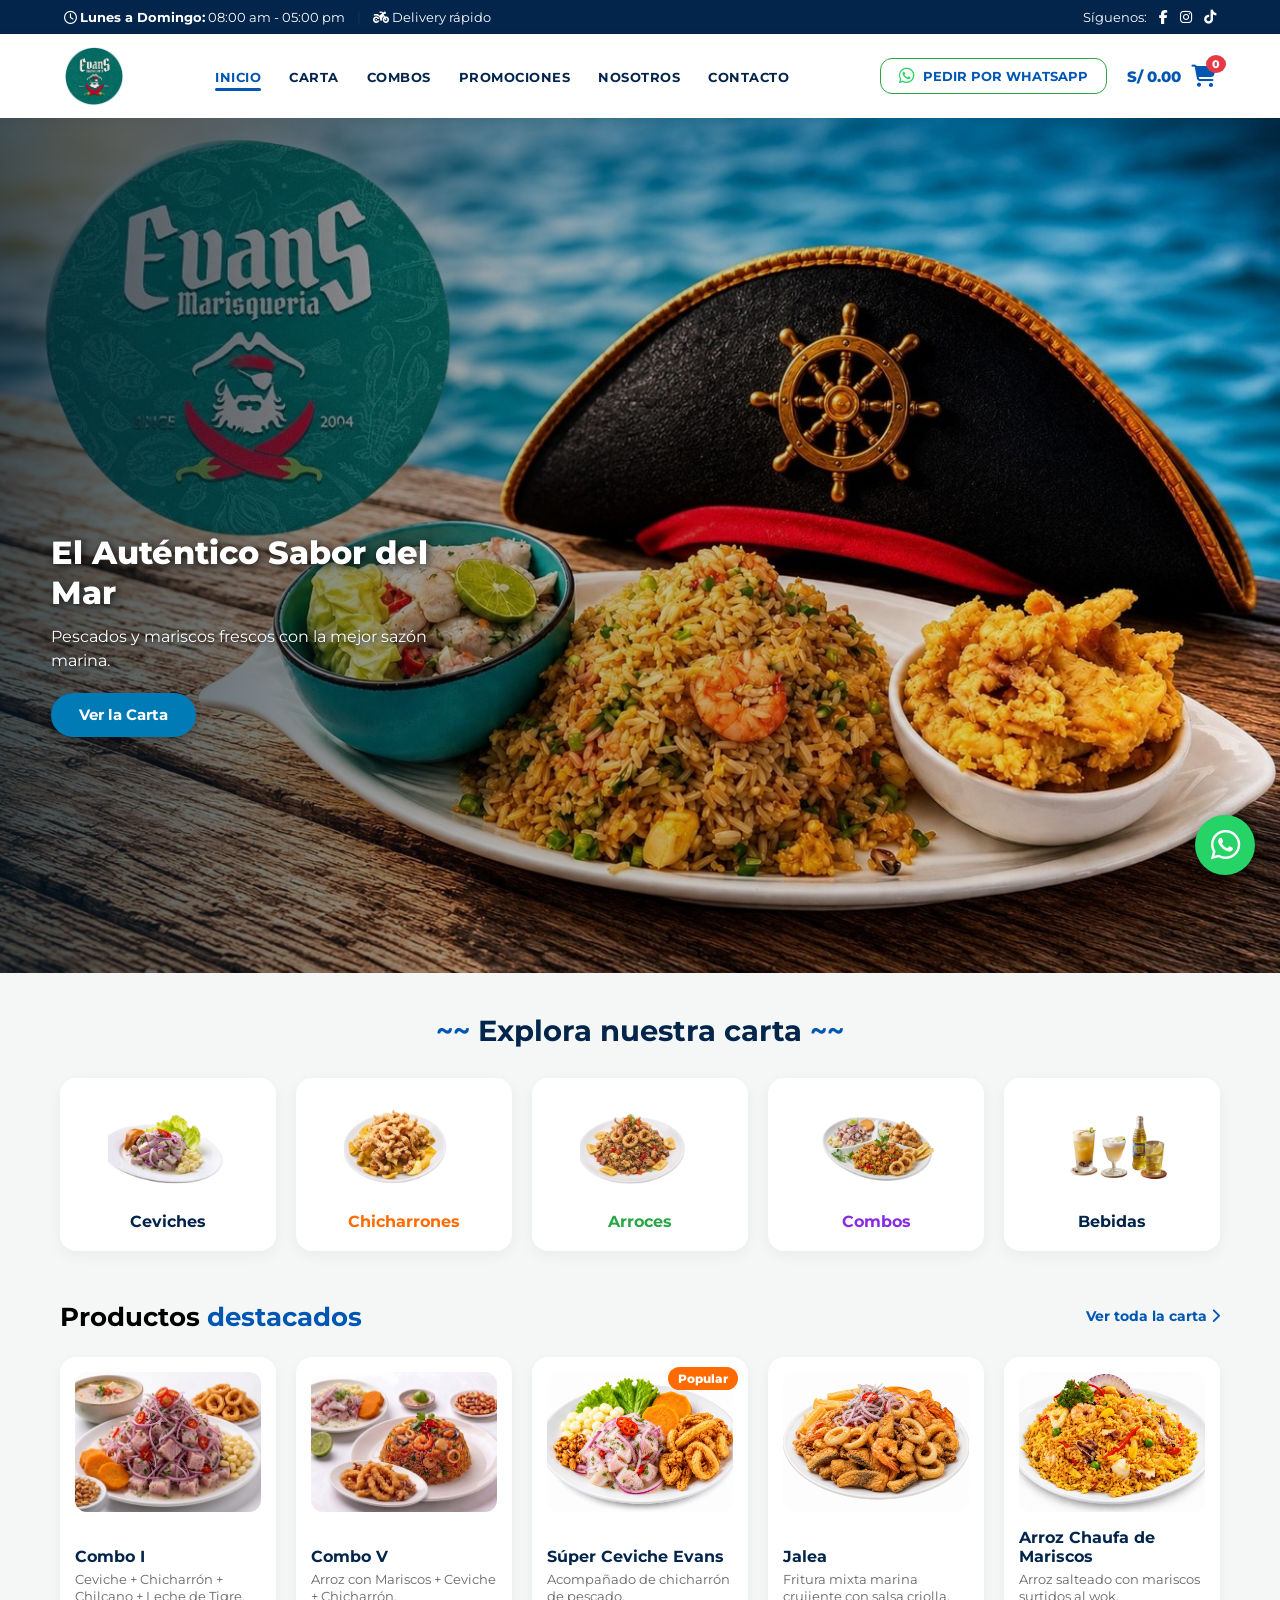
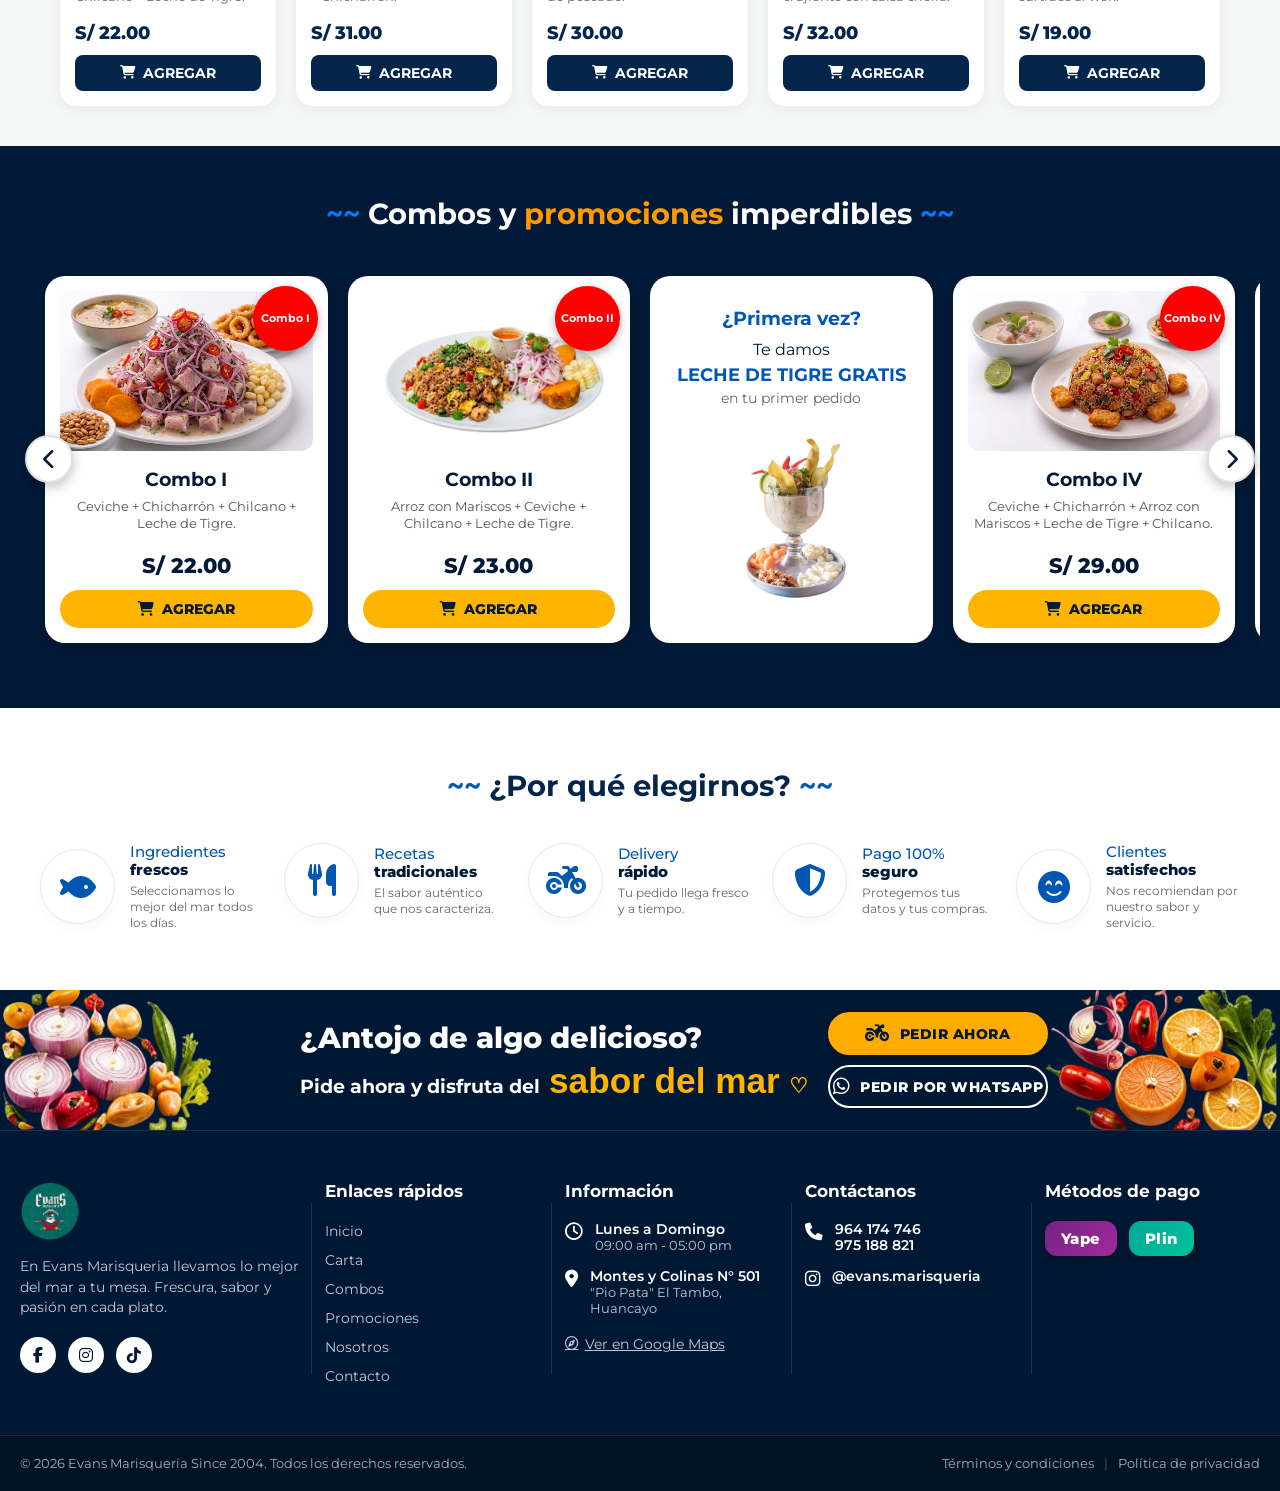
==== commit 32a010cf: "Add files via upload" ====
--- a/index.html
+++ b/index.html
@@ -30,7 +30,7 @@
         <div class="top-bar-left">
           <span
             ><i class="fa-regular fa-clock"></i>
-            <strong>Lunes a Domingo:</strong> 11:00 am - 10:00 pm</span
+            <strong>Lunes a Domingo:</strong> 08:00 am - 05:00 pm</span
           >
           <span class="separator">|</span>
           <span><i class="fa-solid fa-motorcycle"></i> Delivery rápido</span>
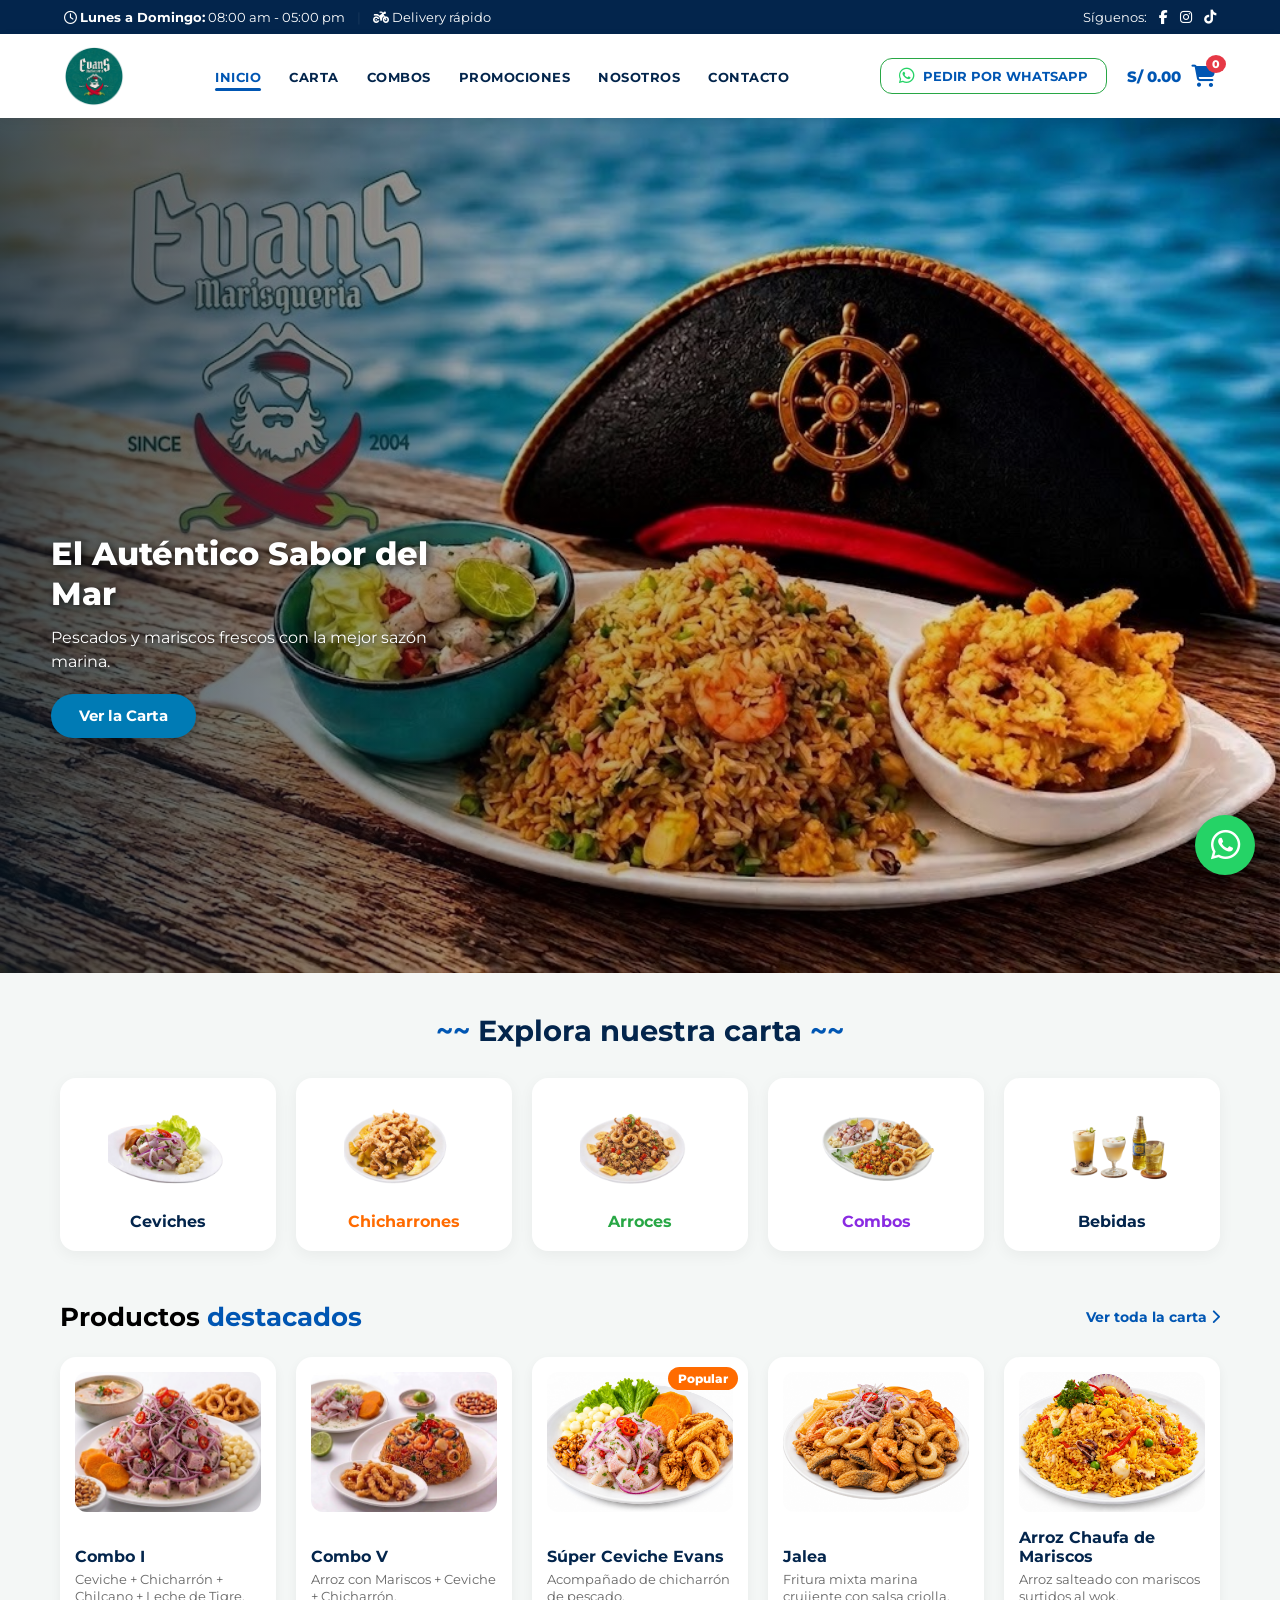
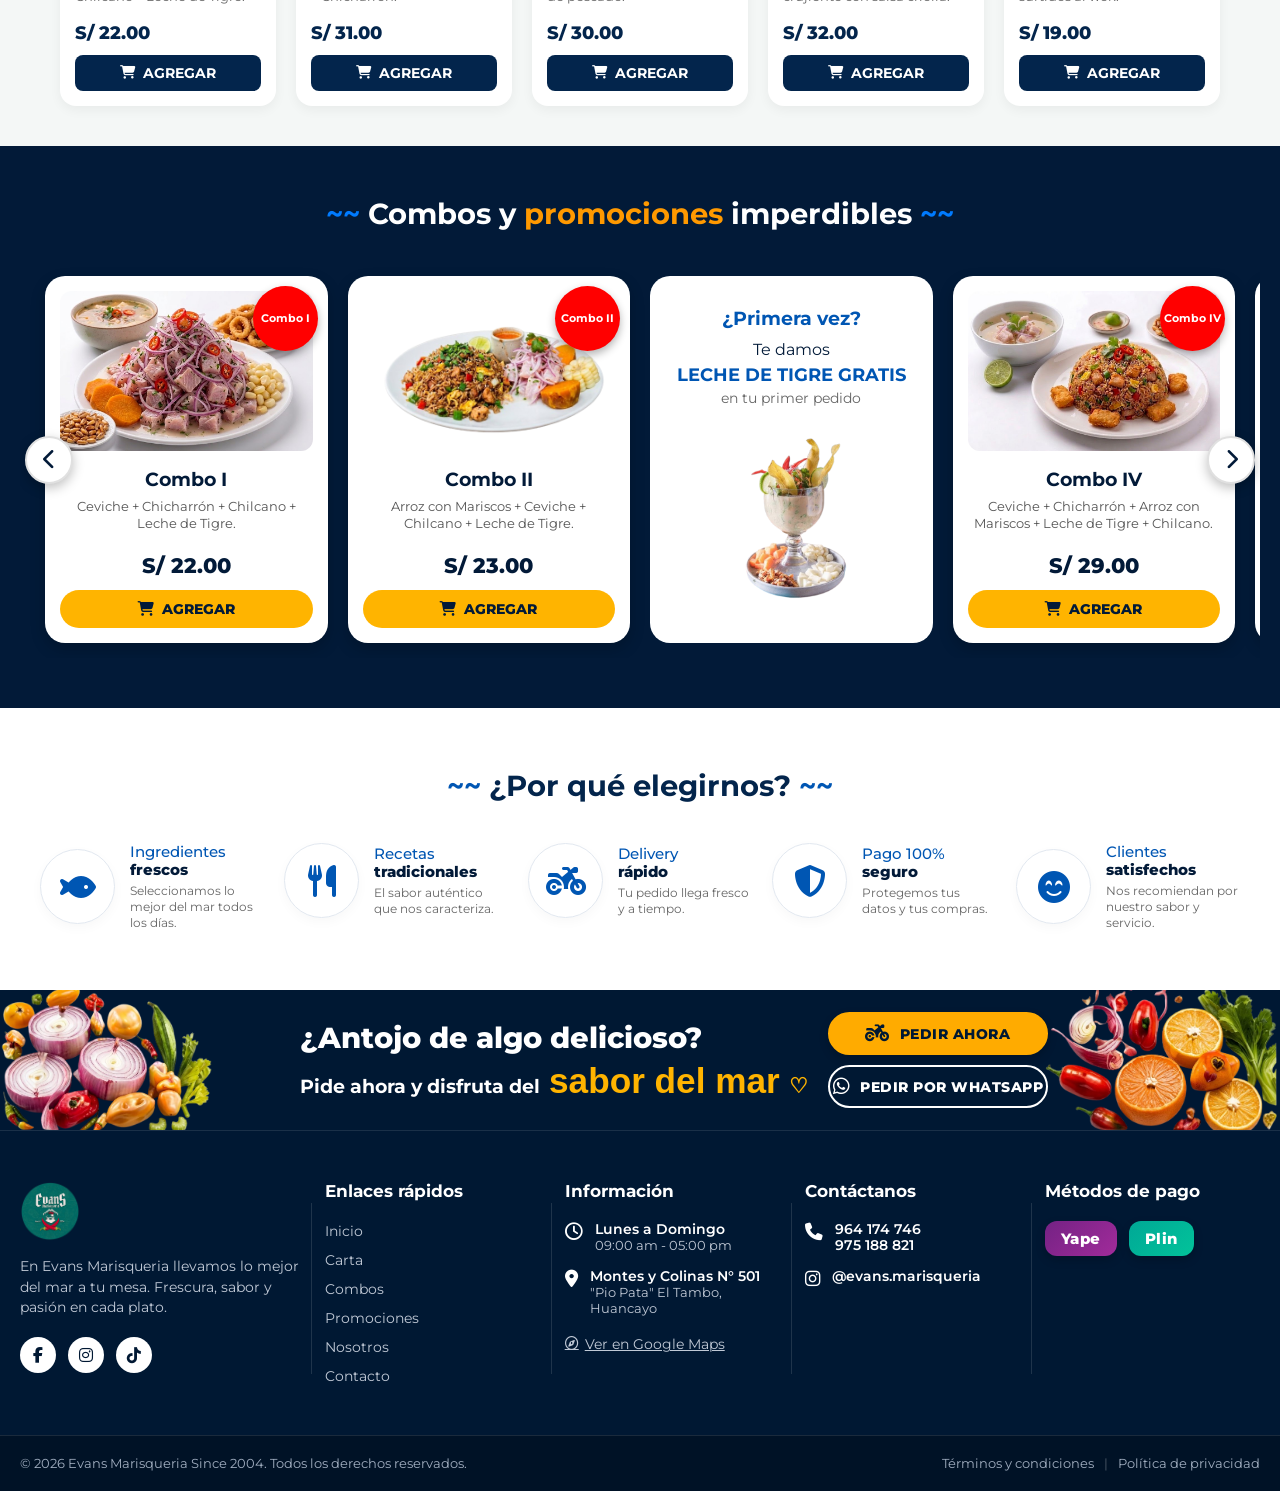
==== commit 9da1b6cb: "Add files via upload" ====
--- a/index.html
+++ b/index.html
@@ -750,63 +750,113 @@
     </aside>
 
     <!-- MODAL COMPLETA TU PEDIDO (CHECKOUT WHATSAPP) -->
-    <div class="checkout-overlay" id="checkoutOverlay">
-      <div class="checkout-modal">
-        <button class="close-checkout" id="closeCheckout">&times;</button>
-        <div class="checkout-header">
-          <span class="checkout-subtitle">CASI LISTO</span>
-          <h2>Completa tu pedido</h2>
-          <p>Estos datos se usarán para preparar el mensaje de WhatsApp.</p>
-        </div>
-
-        <form id="checkoutForm">
-          <div class="form-group">
-            <label for="clientName">Nombre</label>
-            <input
-              type="text"
-              id="clientName"
-              placeholder="Tu nombre"
-              required
-            />
-          </div>
-
-          <div class="form-group">
-            <label for="orderType">¿Cómo recibirás tu pedido?</label>
-            <select id="orderType">
-              <option value="Delivery">🛵 Delivery</option>
-              <option value="Para llevar">🛍️ Para llevar</option>
-              <option value="Consumir en el local">
-                🍽️ Consumir en el local
-              </option>
-            </select>
-          </div>
-
-          <!-- Campo dinámico de dirección -->
-          <div class="form-group" id="addressGroup">
-            <label for="clientAddress">Dirección de entrega</label>
-            <input type="text" id="clientAddress" placeholder="Dirección" />
-          </div>
-
-          <div class="form-group">
-            <label for="orderObs">Observaciones</label>
-            <textarea
-              id="orderObs"
-              rows="3"
-              placeholder="Ej.: sin cebolla, agregar ají, etc."
-            ></textarea>
-          </div>
-
-          <div class="checkout-summary">
-            <span>Total del pedido</span>
-            <strong id="modalTotalPrice">S/ 0.00</strong>
-          </div>
-
-          <button type="submit" class="btn-whatsapp-submit">
-            <span class="dot-online"></span> Enviar pedido por WhatsApp
-          </button>
-        </form>
-      </div>
+<div class="checkout-overlay" id="checkoutOverlay">
+  <div class="checkout-modal">
+    <button class="close-checkout" id="closeCheckout">&times;</button>
+    <div class="checkout-header">
+      <span class="checkout-subtitle">CASI LISTO</span>
+      <h2>Completa tu pedido</h2>
+      <p>Estos datos se usarán para preparar el mensaje de WhatsApp.</p>
     </div>
+
+    <form id="checkoutForm">
+      <!-- NOMBRE -->
+      <div class="form-group">
+        <label for="clientName">Nombre *</label>
+        <input
+          type="text"
+          id="clientName"
+          placeholder="Tu nombre completo"
+          required
+        />
+      </div>
+
+      <!-- TIPO DE PEDIDO -->
+      <div class="form-group">
+        <label for="orderType">¿Cómo recibirás tu pedido? *</label>
+        <select id="orderType" required>
+          <option value="Para llevar" selected>🛍️ Para llevar (Recojo en local)</option>
+          <option value="Consumir en el local">🍽️ Consumir en el local</option>
+        </select>
+      </div>
+
+      <!-- OPCIONES PARA LLEVAR -->
+      <div id="takeoutGroup">
+        <div class="form-group">
+          <label for="pickupTime">Hora estimada de recojo</label>
+          <input type="time" id="pickupTime" />
+        </div>
+
+        <!-- NIVEL DE PICANTE (SOLO PARA LLEVAR) -->
+        <div class="form-group">
+          <label for="spicyLevel">Nivel de picante *</label>
+          <select id="spicyLevel">
+            <option value="Sin picante">🚫 Sin picante</option>
+            <option value="Poco picante">🌱 Poco picante</option>
+            <option value="Normal / Medio" selected>🌶️ Medio (Tradicional)</option>
+            <option value="Bien picante">🔥 Bien picante</option>
+          </select>
+        </div>
+      </div>
+
+      <!-- OPCIONES DE CONSUMIR EN LOCAL -->
+      <div class="form-group" id="localGroup" style="display: none;">
+        <label>¿Dónde te encuentras? *</label>
+        <select id="localLocationType">
+          <option value="En camino" selected>🚗 Voy en camino al local</option>
+          <option value="En mesa">🪑 Ya estoy sentado en una mesa</option>
+        </select>
+
+        <!-- SEPARAR MESA (Solo si selecciona "Voy en camino") -->
+        <div id="peopleCountGroup" style="margin-top: 10px;">
+          <label for="peopleCount">¿Para cuántas personas deseas separar mesa?</label>
+          <input
+            type="number"
+            id="peopleCount"
+            min="1"
+            max="30"
+            placeholder="Ej. 4 personas"
+          />
+        </div>
+
+        <!-- CAMPO N° DE MESA (Solo si selecciona "Ya estoy sentado") -->
+        <div id="tableNumGroup" style="display: none; margin-top: 10px;">
+          <label for="tableNum">Número de Mesa *</label>
+          <input
+            type="text"
+            id="tableNum"
+            placeholder="Ej. Mesa 4"
+          />
+        </div>
+      </div>
+
+      <!-- OBSERVACIONES -->
+      <div class="form-group">
+        <label for="orderObs">Observaciones</label>
+        <textarea
+          id="orderObs"
+          rows="3"
+          placeholder="Ej.: sin cebolla, canchita extra, cancha aparte, etc."
+        ></textarea>
+      </div>
+
+      <!-- RESUMEN DE TOTAL -->
+      <div class="checkout-summary">
+        <span>Total del pedido</span>
+        <strong id="modalTotalPrice">S/ 0.00</strong>
+      </div>
+
+      <!-- BOTÓN ENVIAR -->
+      <button type="submit" class="btn-whatsapp-submit">
+        <span class="dot-online"></span> Enviar pedido por WhatsApp
+      </button>
+
+      <p style="text-align: center; font-size: 0.85rem; color: #666; margin-top: 12px;">
+        📍 <em>Atendemos únicamente presencial y pedidos para recojo.</em>
+      </p>
+    </form>
+  </div>
+</div>
     <!-- BOTÓN FLOTANTE DE WHATSAPP -->
     <a
       href="https://wa.me/51964174746"
